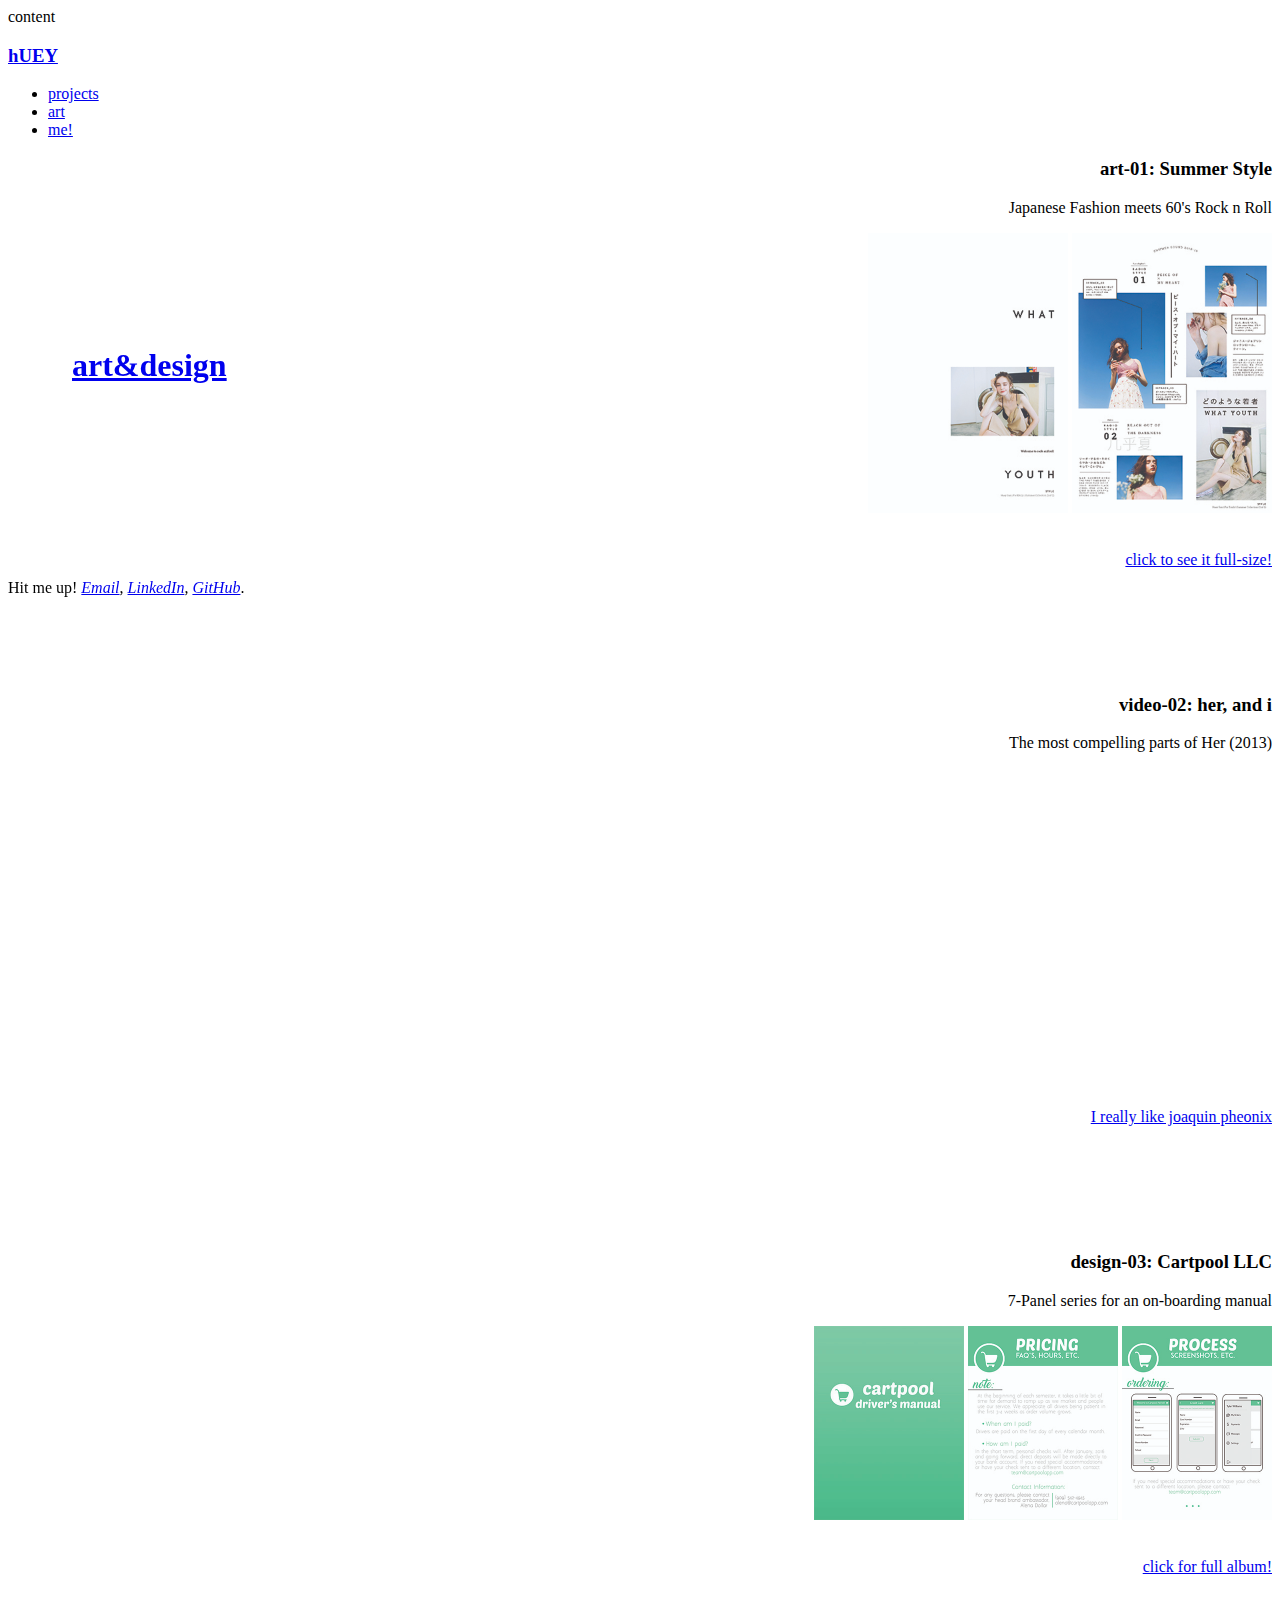
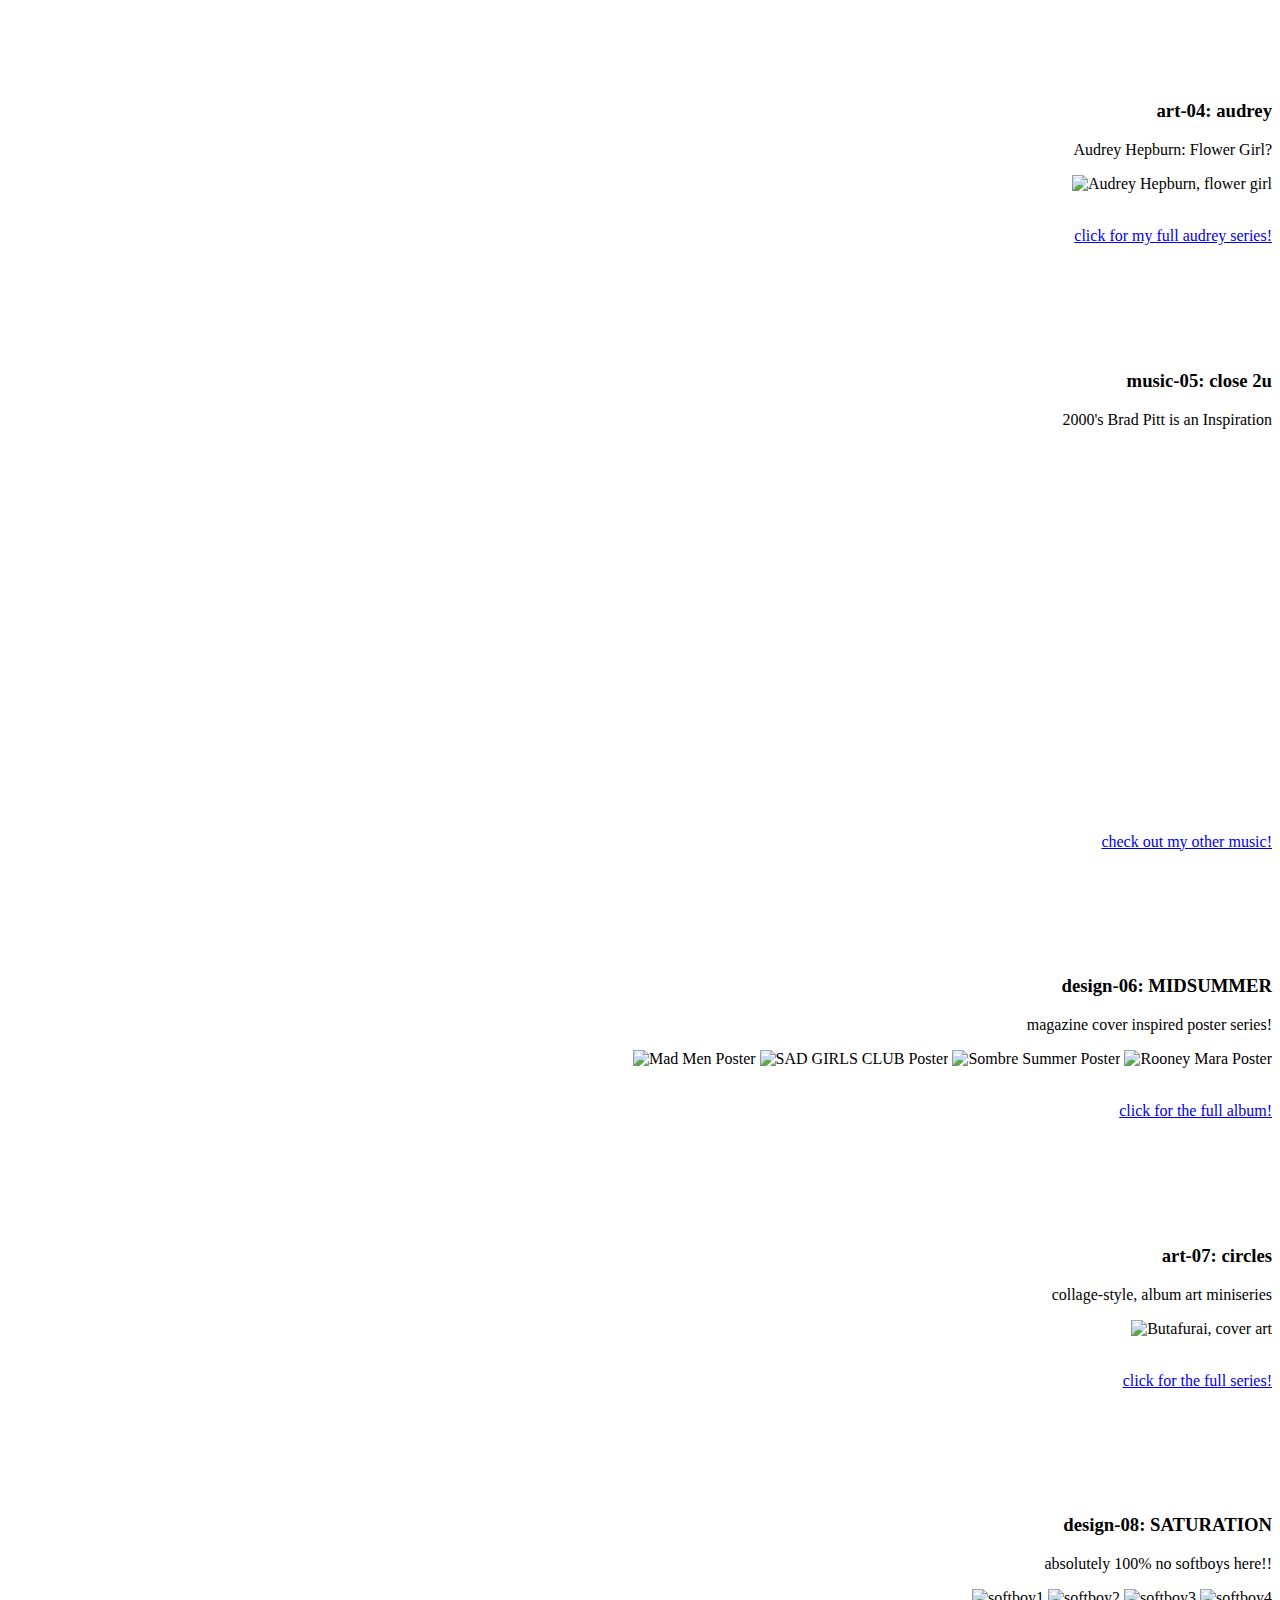
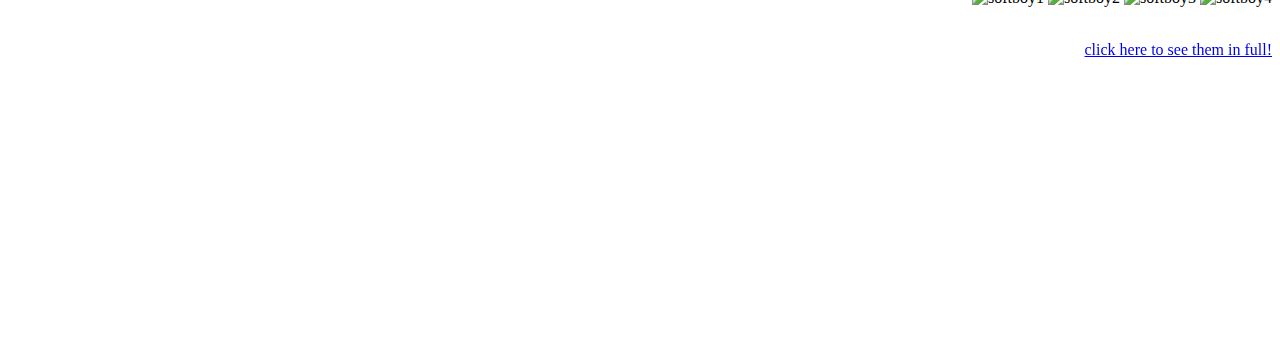
==== art/index.html @ 29a76437 "testestse" ====
<!DOCTYPE html>
<html lang="en">
  <head>
    <meta charset="utf-8">
    <meta http-equiv="X-UA-Compatible" content="IE=edge">
    <meta name="viewport" content="width=device-width, initial-scale=1">
    <!-- The above 3 meta tags *must* come first in the head; any other head content must come *after* these tags -->
    <meta name="description" content="">
    <meta name="author" content="">

    <title>huey: art & design</title>
    <link rel="shortcut icon" href="../pics/yellowicon.ico">

    <!-- Bootstrap core CSS -->
    <link href="../css/bootstrap.min.css" rel="stylesheet">
    <!-- Custom styles for this template -->
    <link href="../cover.css" rel="stylesheet">
    <link href="https://fonts.googleapis.com/css?family=Roboto+Mono|Roboto:thin,thinitalic" rel="stylesheet">

  </head>

  <body>

    <div class="site-wrapper">

      <div class="site-wrapper-inner">

        <div class="cover-container">content

          <div class="masthead clearfix">
            <div class="inner">
              <h3 class="masthead-brand"><a href="../index.html">hUEY</a></h3>
              <nav>
                <ul class="nav masthead-nav">
                  <li> <a href="../projects/index.html">projects</a> </li>
                  <li class="active"> <a href="index.html">art</a> </li>
                  <li> <a href="../me/index.html">me!</a> </li>
                </ul>
              </nav>
            </div>
          </div>

          <div class="inner cover  verticalcenter">
              <div class="col-md-4">
		<span class ="yellow dot"></span>
                <h1 class="cover-heading" style="margin-left: 2em;position: fixed; bottom: 55vh;"><a href="index.html">art&design</a></h1>
              </div>


              <div class="col-md-8" style="height: 45vh" align="right">

		    <h3> art-01: Summer Style</h3>
		    <p class="tagline"> Japanese Fashion meets 60's Rock n Roll
		    </p>
		      <img class="imageseries" src="../pics/summerStyle1.jpg" alt="Summer Style Spread 1" style="width:200px;">
		      <img  class="imageseries" src="../pics/summerStyle2.jpg" alt="Summer Style Spread 2" style="width:200px;">
                    <div class="content"><br>
                      <p class="linkdesc"> <a href="https://imgur.com/a/jQNu0T2"> click to see it full-size! </a> </p>
                    </div>
                    <br><br><br><br><br>
	


		    <h3> video-02: her, and i</h3>
		    <p class="tagline"> The most compelling parts of Her (2013)
		    </p>
                      <iframe src="https://player.vimeo.com/video/284876435" width="540" height="320" frameborder="0" webkitallowfullscreen mozallowfullscreen allowfullscreen></iframe>
                    <div class="content">
                      <p class="linkdesc"> <a href="https://m.media-amazon.com/images/M/MV5BNzAzNjg5MDE3N15BMl5BanBnXkFtZTcwMjIxNzU0OA@@._V1_.jpg"> I really like joaquin pheonix </a> </p>
                    </div>
                    <br><br><br><br><br>



                    <h3> design-03: Cartpool LLC</h3>
		    <p class="tagline"> 7-Panel series for an on-boarding manual
		    </p>
		      <img class="imageseries" src="../pics/cartpool1.jpg" alt="cartpool cover" style="width:150px;">
		      <img  class="imageseries" src="../pics/cartpool2.jpg" alt="cartpool page 1" style="width:150px;">
		      <img class="imageseries" src="../pics/cartpool3.jpg" alt="cartpool page 2" style="width:150px;">
                    <div class="content"><br>
                      <p class="linkdesc"> <a href="https://imgur.com/a/c100rNQ"> click for full album! </a> </p>
                    </div>
		    <br><br><br><br><br>



		    <h3> art-04: audrey</h3>
		    <p class="tagline"> Audrey Hepburn: Flower Girl?
		    </p>
		      <img class="imageseries" src="../pics/audrey.jpg" alt="Audrey Hepburn, flower girl" style="width:500px;">
                    <div class="content"><br>
                      <p class="linkdesc"> <a href="https://imgur.com/a/8XzV9zr"> click for my full audrey series! </a> </p>
                    </div>
                    <br><br><br><br><br>



		    <h3> music-05: close 2u</h3>
		    <p class="tagline"> 2000's Brad Pitt is an Inspiration
		    </p>
                      <iframe width="55%" height="350" scrolling="no" frameborder="no" allow="autoplay" src="https://w.soundcloud.com/player/?url=https%3A//api.soundcloud.com/tracks/470136045&color=%23ff5500&auto_play=false&hide_related=false&show_comments=true&show_user=true&show_reposts=false&show_teaser=true&visual=true"></iframe>
                    <div class="content"><br>
                      <p class="linkdesc"> <a href="http://www.soundcloud.com/hueywastaken"> check out my other music! </a> </p>
                    </div>
                    <br><br><br><br><br>



                    <h3> design-06: MIDSUMMER</h3>
		    <p class="tagline"> magazine cover inspired poster series!
		    </p>
		      <img class="imageseries" src="../pics/madmen.jpg" alt="Mad Men Poster" style="width:120px;">
		      <img  class="imageseries" src="../pics/sadgirlsclub.jpg" alt="SAD GIRLS CLUB Poster" style="width:120px;">
		      <img class="imageseries" src="../pics/anti.jpg" alt="Sombre Summer Poster" style="width:120px;">
		      <img class="imageseries" src="../pics/ROONEYM.jpg" alt="Rooney Mara Poster" style="width:120px;">
                    <div class="content"><br>
                      <p class="linkdesc"> <a href="https://imgur.com/a/Q97IOt5"> click for the full album! </a> </p>
                    </div>
		    <br><br><br><br><br>



		    <h3> art-07: circles</h3>
		    <p class="tagline"> collage-style, album art miniseries
		    </p>
		      <img class="imageseries" src="../pics/butterflydreams.jpg" alt="Butafurai, cover art" style="width:450px;">
                    <div class="content"><br>
                      <p class="linkdesc"> <a href="https://imgur.com/a/FbXPOH0"> click for the full series! </a> </p>
                    </div>
                    <br><br><br><br><br>




                    <h3> design-08: SATURATION</h3>
		    <p class="tagline"> absolutely 100% no softboys here!!
		    </p>
		      <img class="imageseries" src="../pics/softboy.jpg" alt="softboy1" style="width:120px;">
		      <img  class="imageseries" src="../pics/softboy2.jpg" alt="softboy2" style="width:120px;">
		      <img class="imageseries" src="../pics/softboy3.jpg" alt="softboy3" style="width:120px;">
		      <img class="imageseries" src="../pics/softboy4.jpg" alt="softboy4" style="width:120px;">
                    <div class="content"><br>
                      <p class="linkdesc"> <a href="https://imgur.com/a/qb1UZDe"> click here to see them in full! </a> </p>
                    </div>
		    <br><br><br><br><br>


		
                    <div style="padding-bottom: 5cm"></div>

              </div>
            
          </div>

                

         

          <div class="mastfoot">
            <div class="inner">
              <p>Hit me up! <a href="mailto:hssa2016@pomona.edu"><em>Email</em></a>, <a href="https://www.linkedin.com/"><em>LinkedIn</em></a>, <a href="https://github.com/itshuey"><em>GitHub</em></a>. </p>
            </div>
          </div>

        </div>

      </div>

    </div>

    <!-- Bootstrap core JavaScript
    ================================================== -->
    <!-- Placed at the end of the document so the pages load faster -->
    <script src="https://ajax.googleapis.com/ajax/libs/jquery/1.12.4/jquery.min.js"></script>
    <script>window.jQuery || document.write('<script src="../../assets/js/vendor/jquery.min.js"><\/script>')</script>
    <script src="../js/bootstrap.min.js"></script>
  </body>
</html>
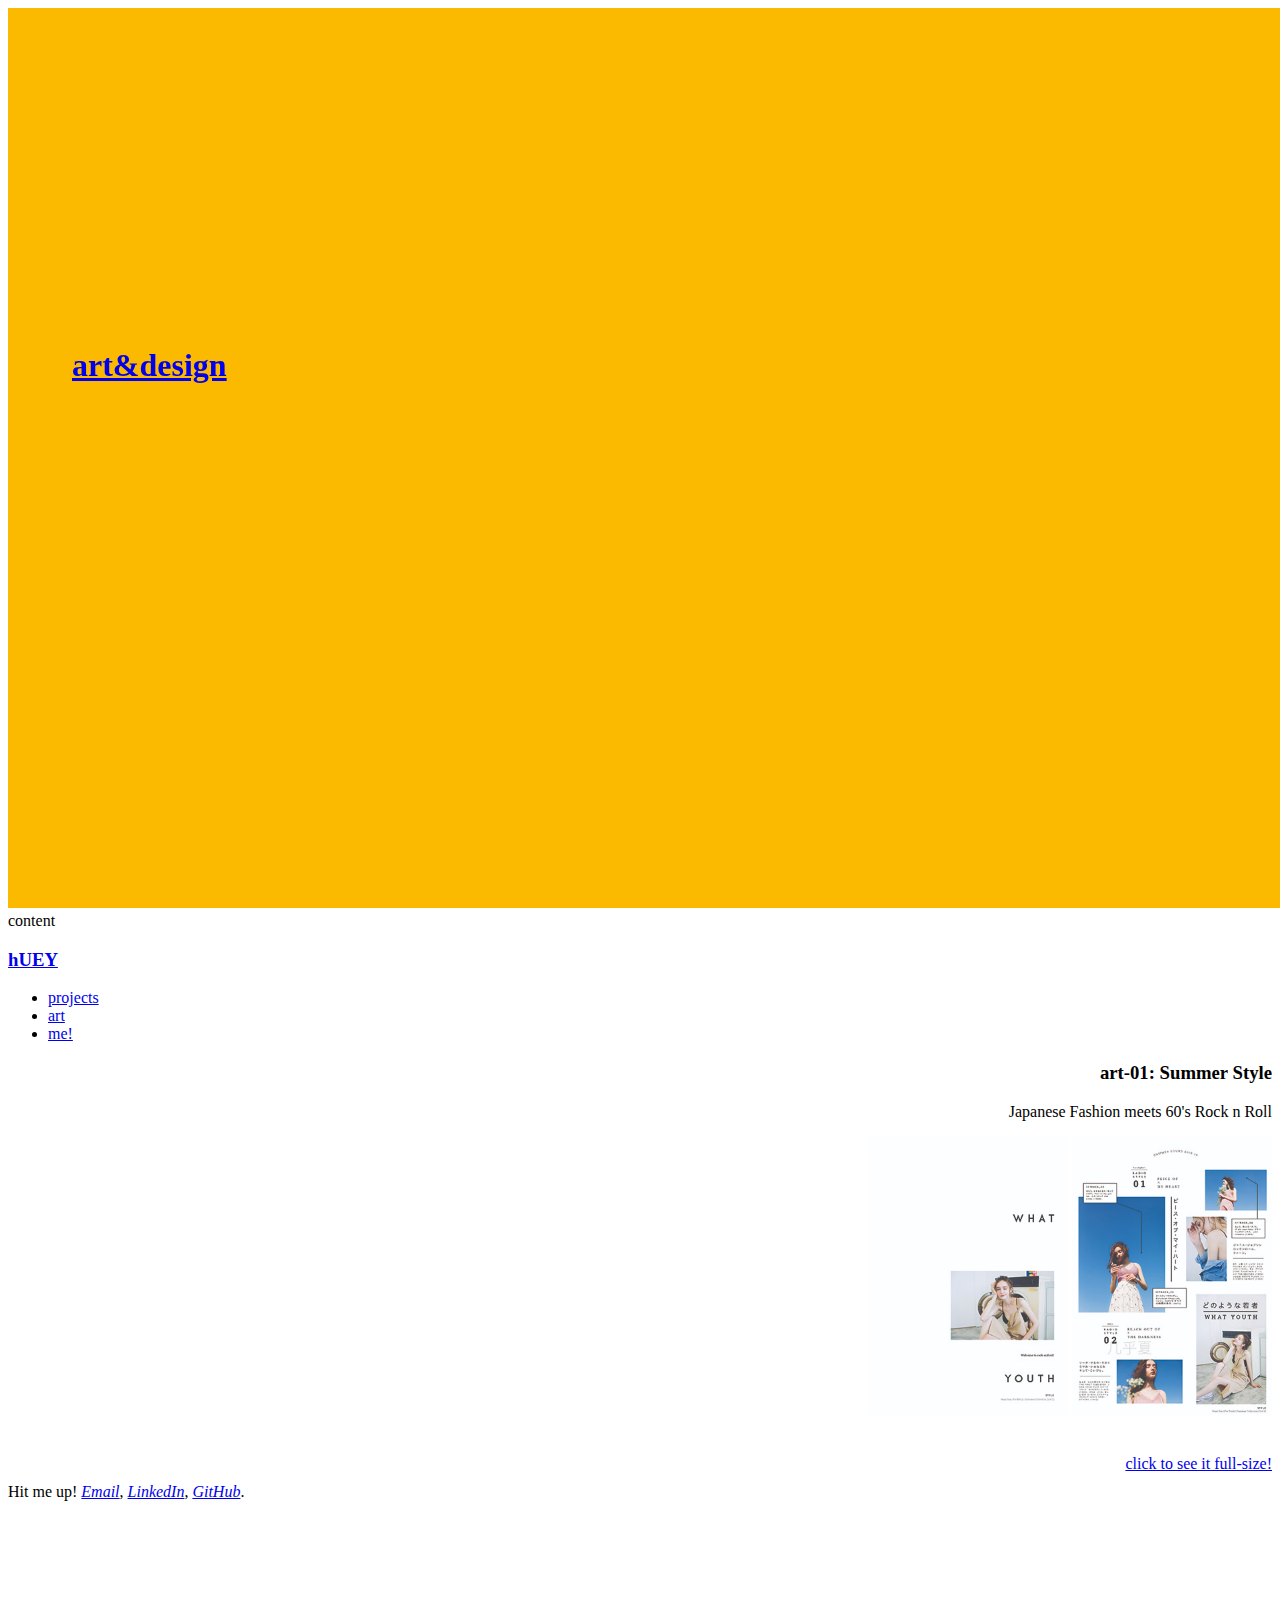
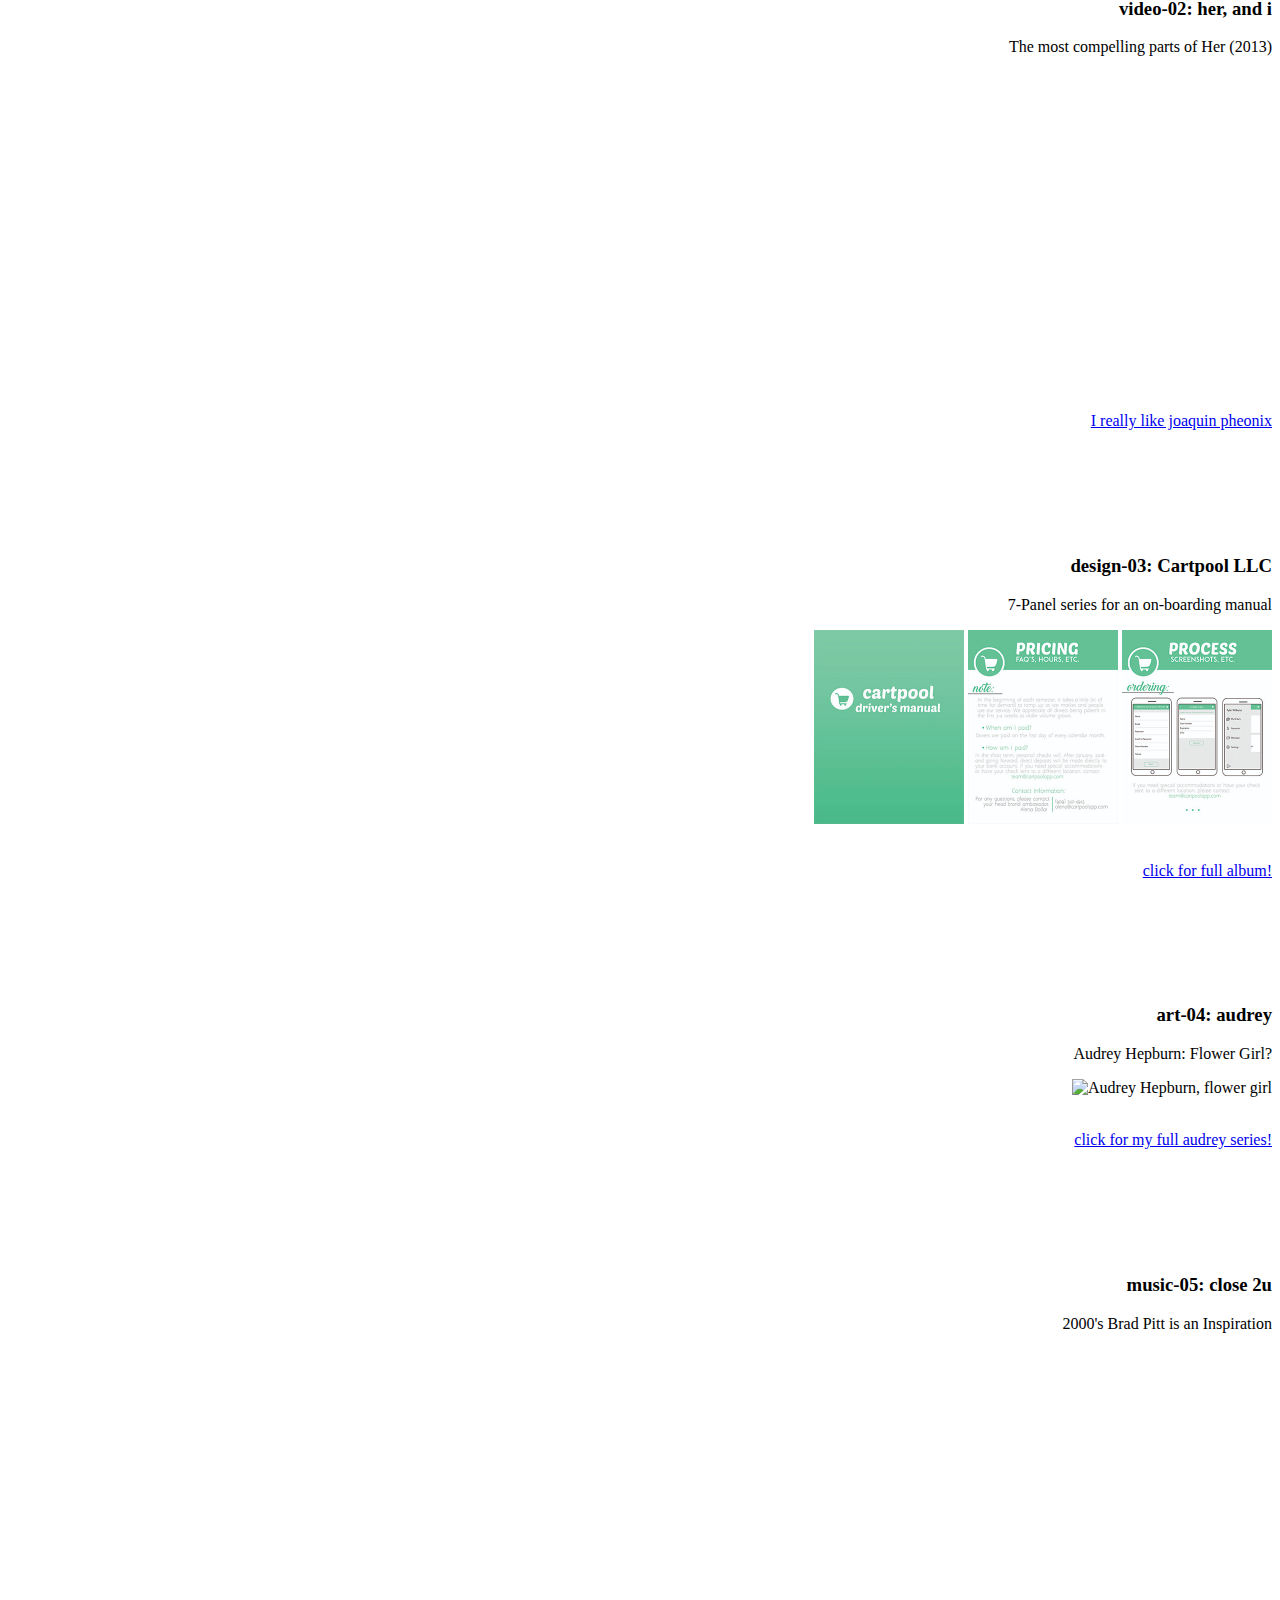
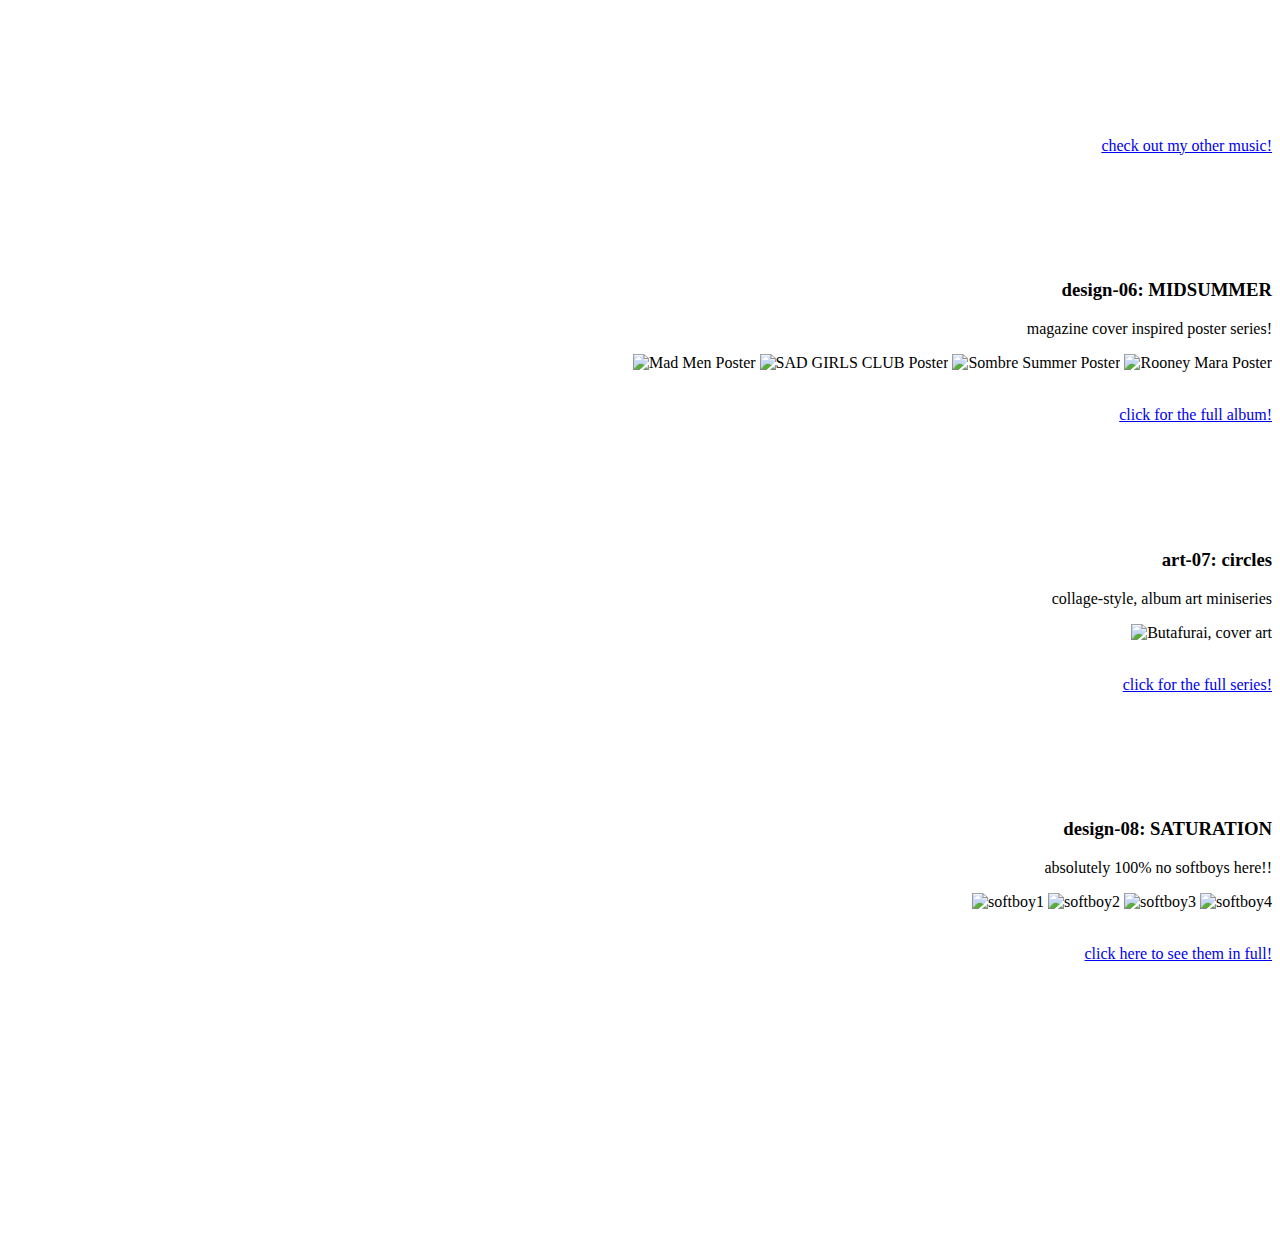
==== commit 3ebadd2e: "adding page animations" ====
--- a/art/index.html
+++ b/art/index.html
@@ -18,7 +18,7 @@
     <link href="https://fonts.googleapis.com/css?family=Roboto+Mono|Roboto:thin,thinitalic" rel="stylesheet">
 
   </head>
-
+  <canvas style="position:relative;"></canvas>
   <body>
 
     <div class="site-wrapper">
@@ -42,7 +42,7 @@
 
           <div class="inner cover  verticalcenter">
               <div class="col-md-4">
-		<span class ="yellow dot"></span>
+		<span id = "top" class ="yellow dot"></span>
                 <h1 class="cover-heading" style="margin-left: 2em;position: fixed; bottom: 55vh;"><a href="index.html">art&design</a></h1>
               </div>
 
@@ -173,6 +173,7 @@
     ================================================== -->
     <!-- Placed at the end of the document so the pages load faster -->
     <script src="https://ajax.googleapis.com/ajax/libs/jquery/1.12.4/jquery.min.js"></script>
+    <script src="main.js"></script>
     <script>window.jQuery || document.write('<script src="../../assets/js/vendor/jquery.min.js"><\/script>')</script>
     <script src="../js/bootstrap.min.js"></script>
   </body>
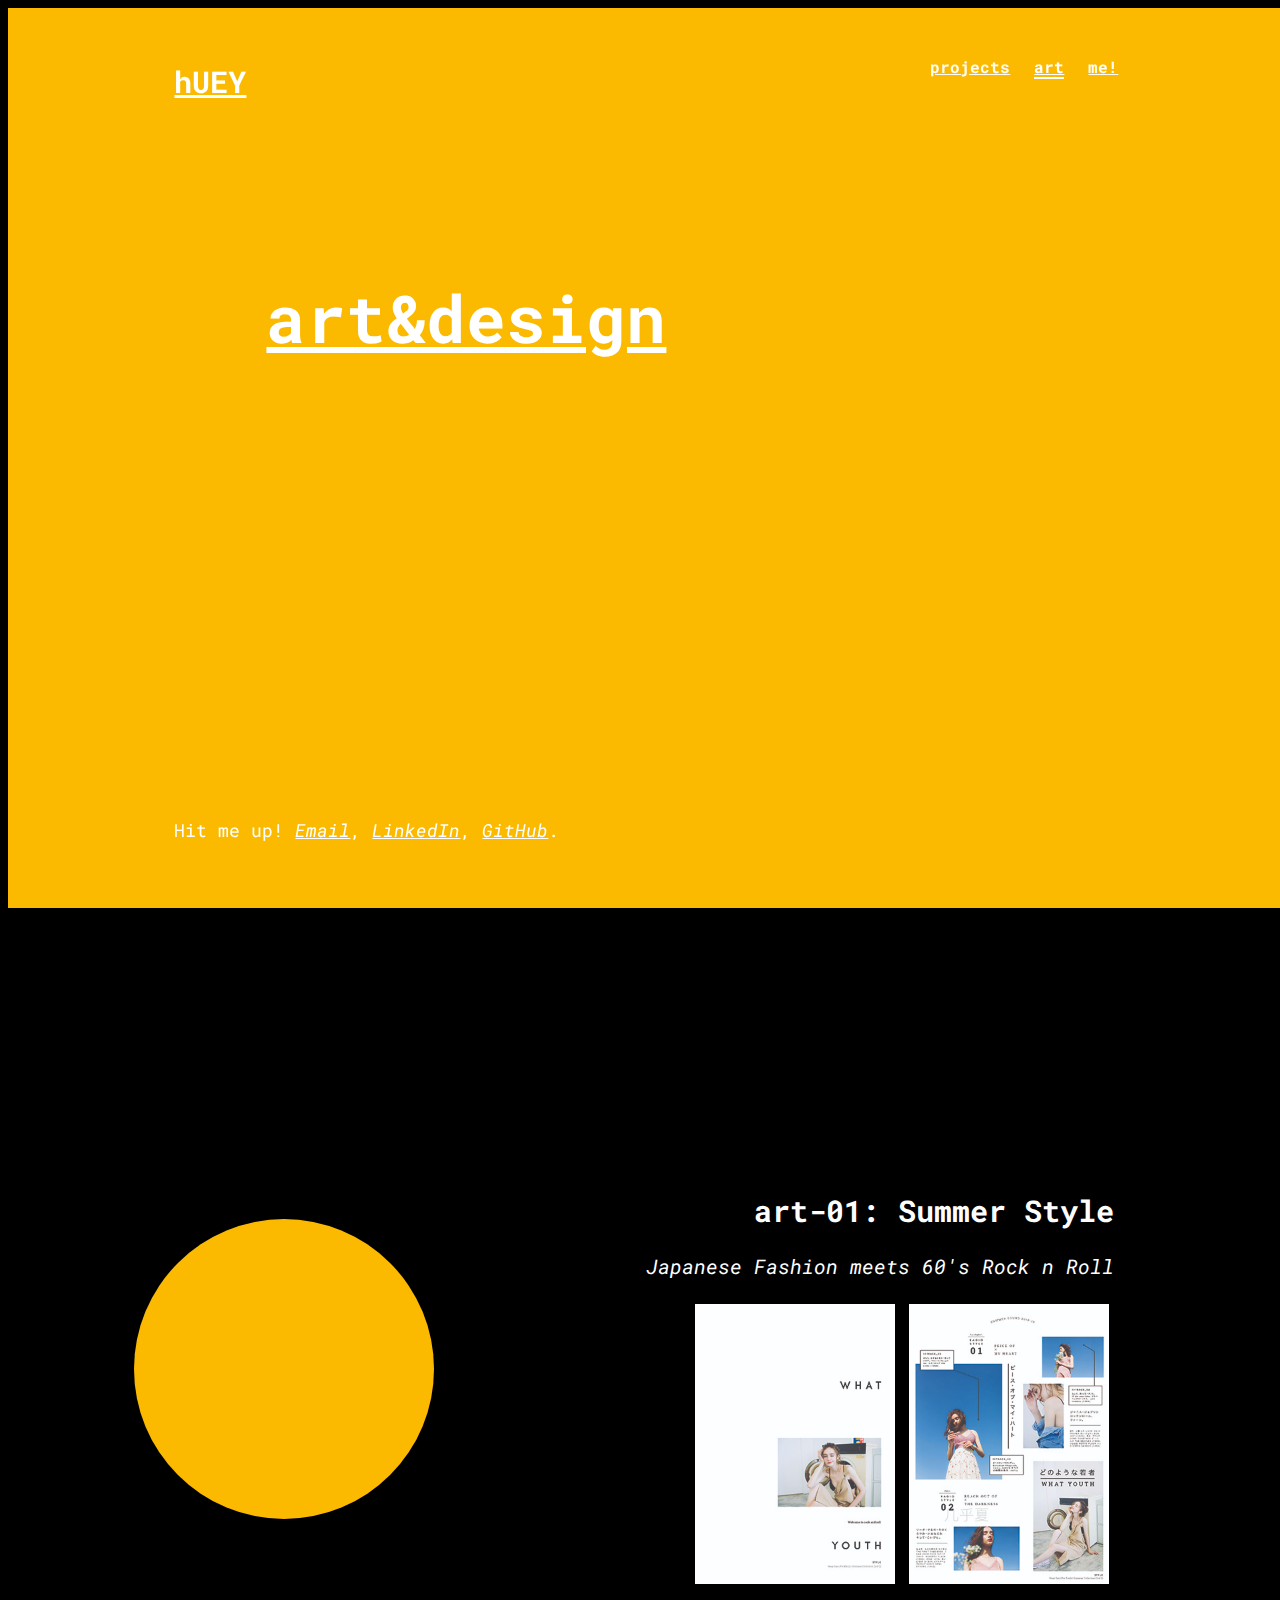
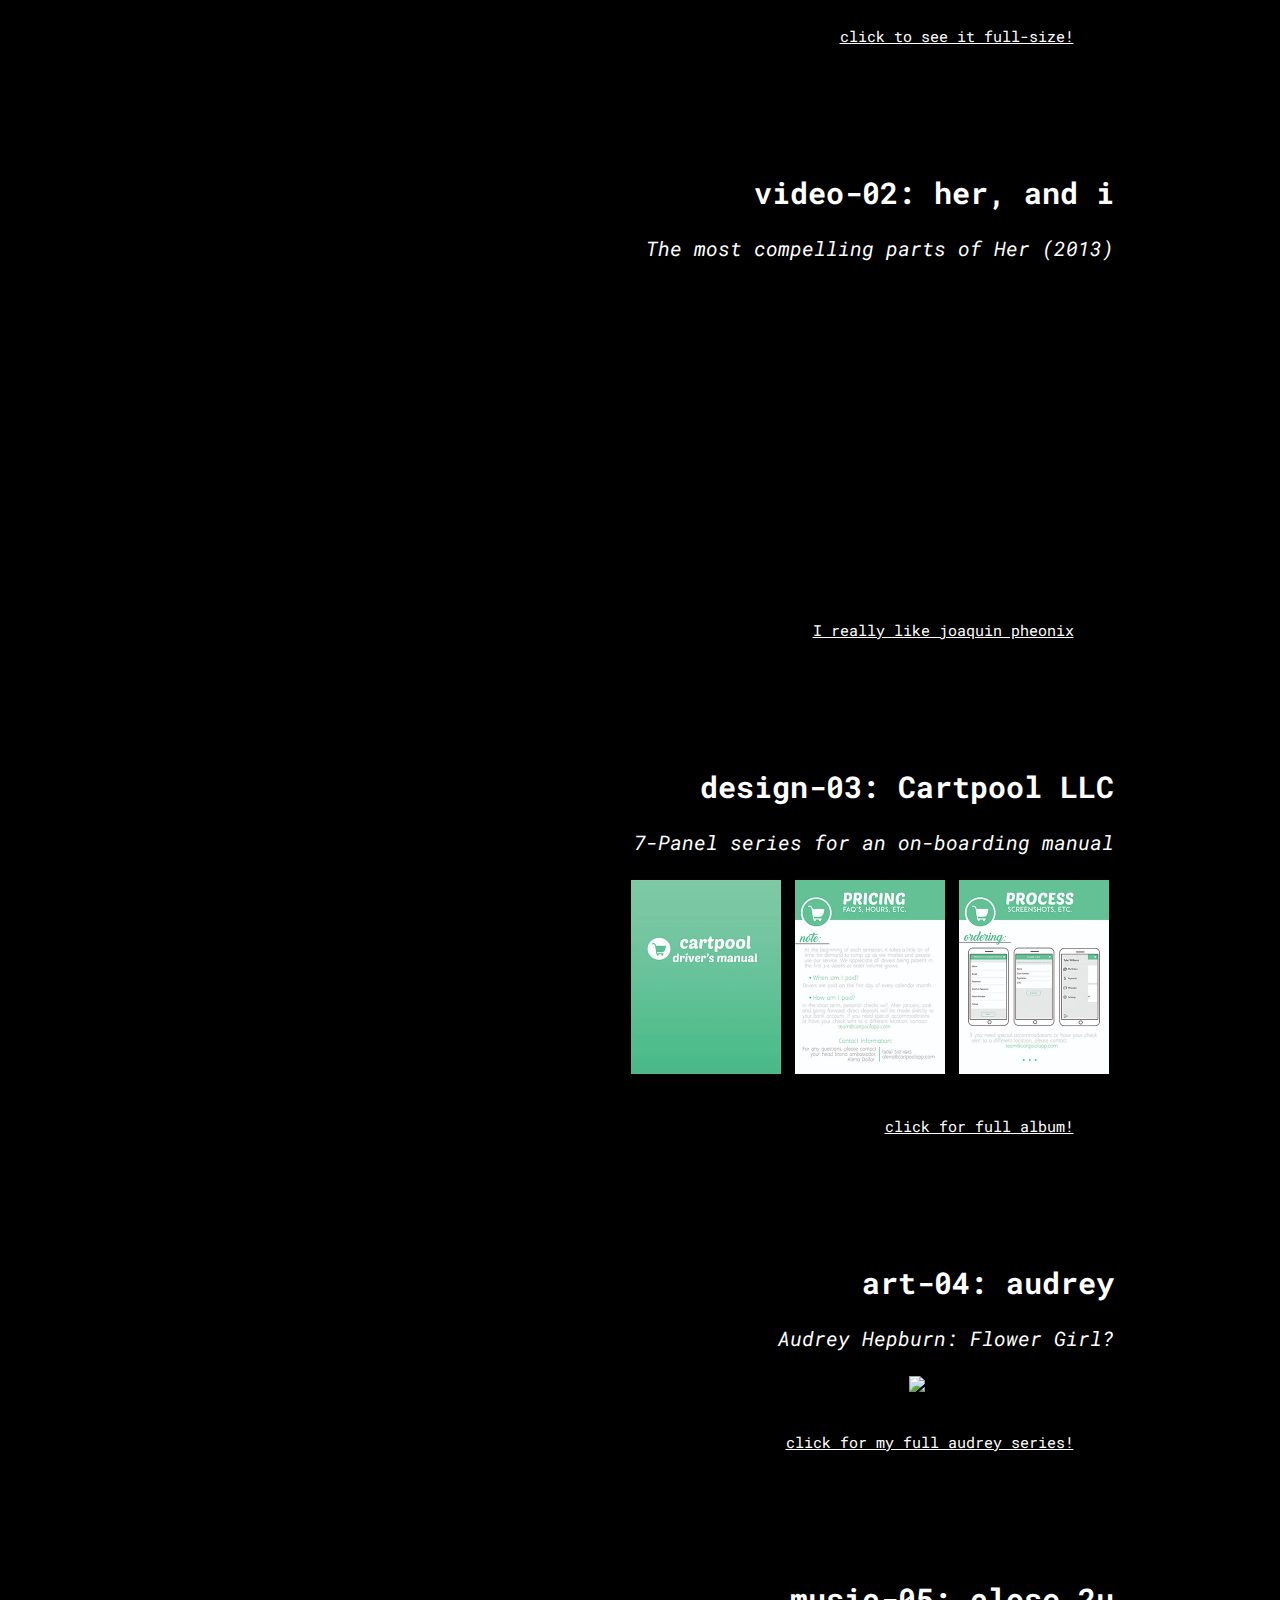
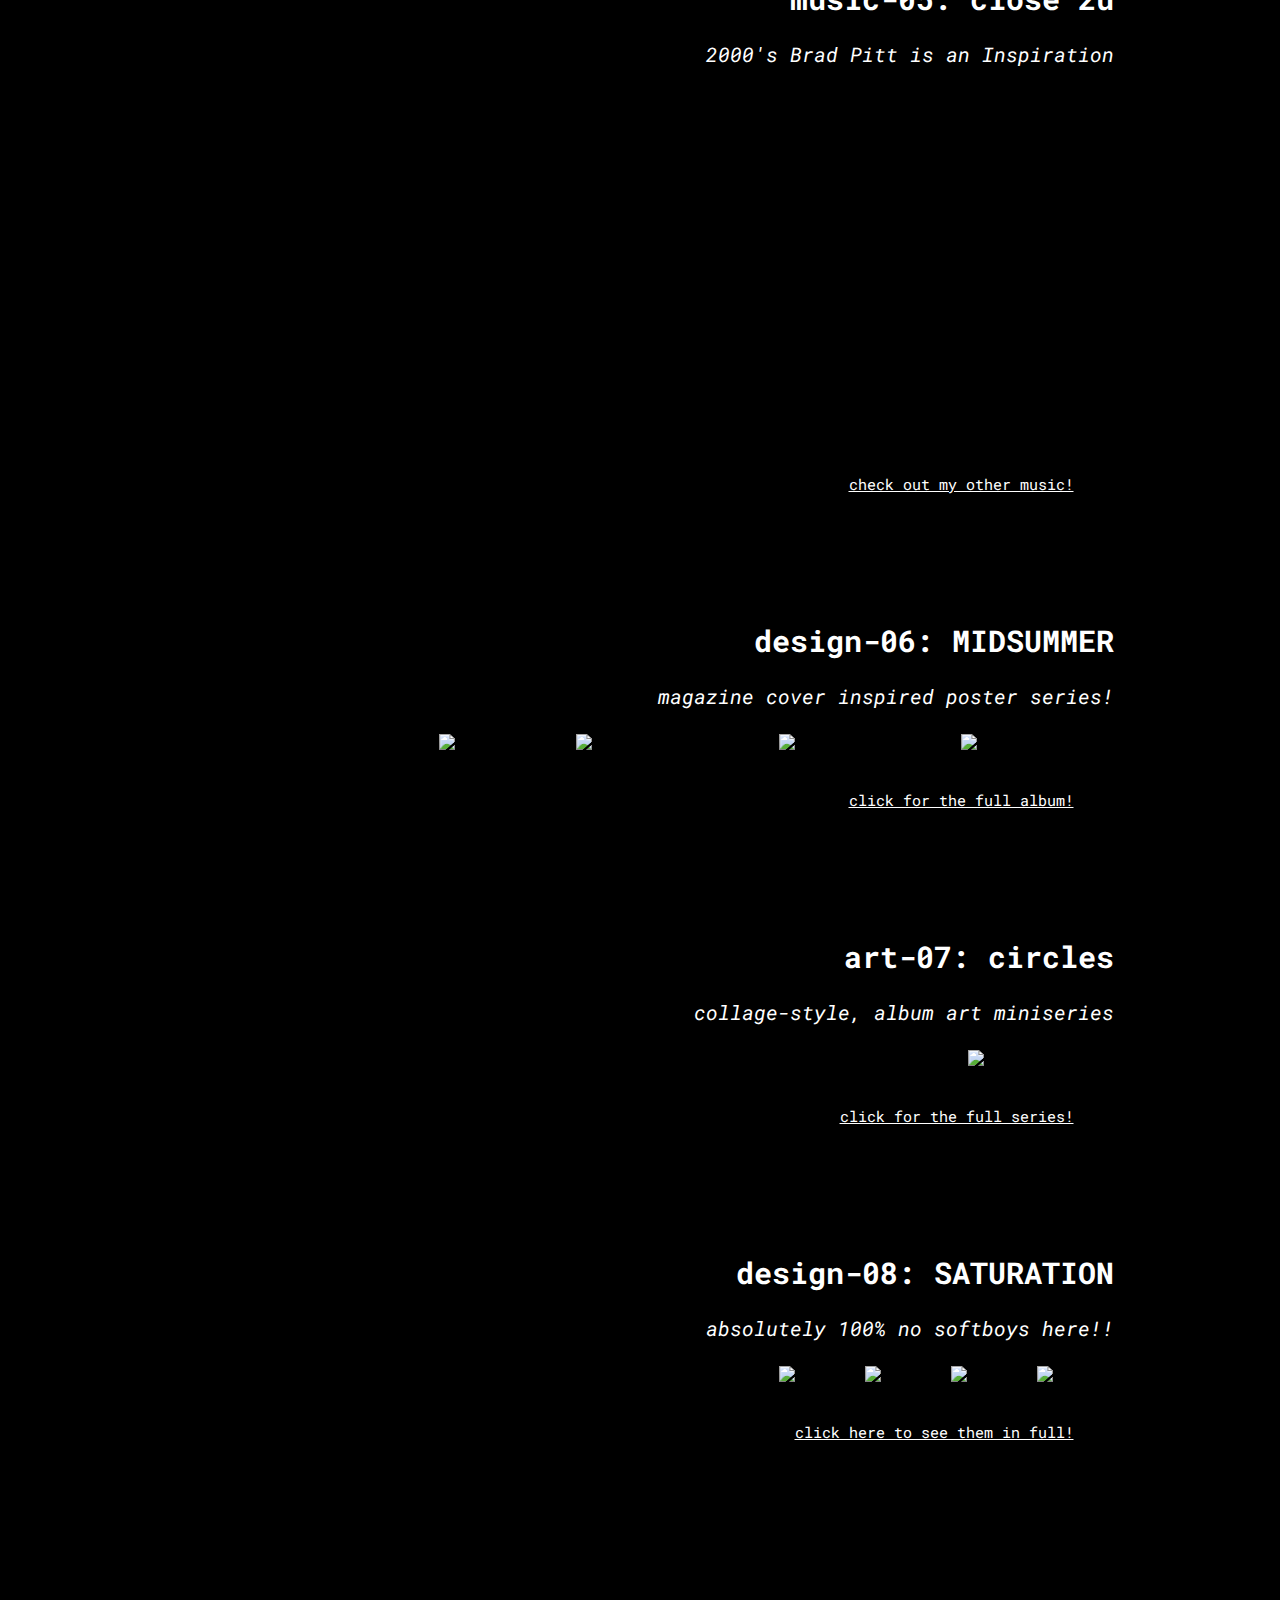
==== commit 219ace80: "General formatting update for all index.html files" ====
--- a/art/index.html
+++ b/art/index.html
@@ -4,21 +4,26 @@
     <meta charset="utf-8">
     <meta http-equiv="X-UA-Compatible" content="IE=edge">
     <meta name="viewport" content="width=device-width, initial-scale=1">
-    <!-- The above 3 meta tags *must* come first in the head; any other head content must come *after* these tags -->
-    <meta name="description" content="">
-    <meta name="author" content="">
+    <!-- Do not edit above tags! -->
+
+    <meta name="description" content="My art and design projects!">
+    <meta name="author" content="Huey Sun">
 
     <title>huey: art & design</title>
     <link rel="shortcut icon" href="../pics/yellowicon.ico">
 
     <!-- Bootstrap core CSS -->
     <link href="../css/bootstrap.min.css" rel="stylesheet">
-    <!-- Custom styles for this template -->
-    <link href="../cover.css" rel="stylesheet">
+
+    <!-- My style sheet!! -->
+    <link href="../style.css" rel="stylesheet">
+
+    <!-- Google Fonts -->
     <link href="https://fonts.googleapis.com/css?family=Roboto+Mono|Roboto:thin,thinitalic" rel="stylesheet">
+  </head>
 
-  </head>
   <canvas style="position:relative;"></canvas>
+
   <body>
 
     <div class="site-wrapper">
@@ -30,6 +35,7 @@
           <div class="masthead clearfix">
             <div class="inner">
               <h3 class="masthead-brand"><a href="../index.html">hUEY</a></h3>
+
               <nav>
                 <ul class="nav masthead-nav">
                   <li> <a href="../projects/index.html">projects</a> </li>
@@ -37,8 +43,10 @@
                   <li> <a href="../me/index.html">me!</a> </li>
                 </ul>
               </nav>
+
             </div>
           </div>
+
 
           <div class="inner cover  verticalcenter">
               <div class="col-md-4">
@@ -132,7 +140,6 @@
 
 
 
-
                     <h3> design-08: SATURATION</h3>
 		    <p class="tagline"> absolutely 100% no softboys here!!
 		    </p>
@@ -148,19 +155,18 @@
 
 		
                     <div style="padding-bottom: 5cm"></div>
-
-              </div>
-            
+              </div>         
           </div>
 
-                
 
-         
 
           <div class="mastfoot">
             <div class="inner">
+
               <p>Hit me up! <a href="mailto:hssa2016@pomona.edu"><em>Email</em></a>, <a href="https://www.linkedin.com/"><em>LinkedIn</em></a>, <a href="https://github.com/itshuey"><em>GitHub</em></a>. </p>
+
             </div>
+
           </div>
 
         </div>
@@ -169,12 +175,13 @@
 
     </div>
 
-    <!-- Bootstrap core JavaScript
+    <!-- Bootstrap core JavaScript + my Animations
     ================================================== -->
     <!-- Placed at the end of the document so the pages load faster -->
+    <script src="main.js"></script>
     <script src="https://ajax.googleapis.com/ajax/libs/jquery/1.12.4/jquery.min.js"></script>
-    <script src="main.js"></script>
     <script>window.jQuery || document.write('<script src="../../assets/js/vendor/jquery.min.js"><\/script>')</script>
     <script src="../js/bootstrap.min.js"></script>
+
   </body>
 </html>
--- a/style.css
+++ b/style.css
@@ -0,0 +1,261 @@
+/*------------------------------------------------
+* Modified from BootStrap's 'cover' example by @mdo (https://twitter.com/mdo)
+* hUEY 08/2018
+---------------------------------------------------- */
+
+
+/*
+ * Globals
+ */
+
+/* Links */
+a,
+a:focus,
+a:hover {
+  color: #fff;
+}
+
+/* Custom default button */
+.btn-default,
+.btn-default:hover,
+.btn-default:focus {
+  color: #333;
+  text-shadow: none; /* Prevent inheritance from `body` */
+  background-color: #000;
+  border: 1px solid #000;
+}
+
+/*
+ * Base structure
+ */
+
+html,
+body {
+  height: 100%;
+  background-color: #000;
+}
+body {
+  color: #000;
+  text-align: left;
+  /* commented out shadows
+  text-shadow: 0 1px 3px rgba(0,0,0,.5);
+  */
+}
+
+/* Extra markup and styles for table-esque vertical and horizontal centering */
+.site-wrapper {
+  display: table;
+  width: 100%;
+  height: 100%; /* For at least Firefox */
+  min-height: 100%;
+}
+.site-wrapper-inner {
+  display: table-cell;
+  vertical-align: top;
+}
+.cover-container {
+  margin-right: auto;
+  margin-left: auto;
+}
+
+/* Padding for spacing */
+.inner {
+  padding: 40px;
+}
+
+.verticalcenter{
+  min-height: 100%;  /* Fallback for browsers do NOT support vh unit */
+  min-height: 80vh; /* These two lines are counted as one :-) */
+  display: flex;
+  align-items: center;
+}
+
+.babydot {
+  height: 48px;
+  width: 48px;
+  border-radius: 50%;
+  display: inline-block;
+}
+
+.dot {
+  height: 300px;
+  width: 300px;
+  border-radius: 50%;
+  display: inline-block;
+}
+
+.red {
+  background-color: #fc2c28;
+}
+
+.yellow {
+  background-color: #fbba00;
+}
+
+.brown {
+  background-color: #5f4b39;
+}
+
+.green {
+  background-color: #007639;
+}
+
+.aboutSmall{
+  font-size: 14px;
+}
+.aboutBig {
+  font-size: 66px;
+}
+
+
+h1 {
+    font-family: 'Roboto Mono', monospace;
+    font-size:66px;
+    color:#fff;
+}
+
+h2, h3, h4, h5, h6, p {
+    font-family: 'Roboto Mono', monospace;
+    font-size:18px;
+    color:#fff;
+}
+
+h3 {
+    font-size:30px;
+    line-height: 0.8;
+}
+
+.description{
+    font-family: 'Roboto', sans-serif;
+    font-size: 14px;
+    font-style: thinitalic;
+    font-style: italic;
+    letter-spacing: 1px;
+
+}
+
+.tagline{
+    font-size: 20px;
+    font-style: italic;
+
+}
+
+.imageseries{
+    padding: 5px;
+}
+
+.content{
+  padding: 0px 40px
+}
+
+.linkdesc{
+  font-size: 15px;
+  color:#828282;
+}
+
+.lead {
+  font-size:66px;
+}
+/*
+ * Header
+ */
+.masthead-nav{
+  cursor:pointer;
+}
+
+.masthead-nav > li {
+  display: inline-block;
+}
+.masthead-nav > li + li {
+  margin-left: 20px;
+  align-items: right; f
+}
+.masthead-nav > li > a {
+  padding-right: 0;
+  padding-left: 0;
+  font-family: 'Roboto Mono', monospace;
+  font-size: 16px;
+  font-weight: bold;
+  color: #ffffff; /* IE8 proofing */
+  color: rgba(255,255,255,.95);
+  border-bottom: 2px solid transparent;
+}
+.masthead-nav > li > a:hover,
+.masthead-nav > li > a:focus {
+  text-decoration: none;
+  background-color: transparent;
+  border-bottom-color: #fff;
+}
+.masthead-nav > .active > a,
+.masthead-nav > .active > a:hover,
+.masthead-nav > .active > a:focus {
+  color: #fff;
+  font-weight: bold;
+  border-bottom-color: #fff;
+}
+
+@media (min-width: 768px) {
+  .masthead-brand {
+    float: left;
+  }
+  .masthead-nav {
+    float: right;
+  }
+}
+
+
+/*
+ * Cover
+ */
+
+.cover {
+  padding: 0px 0px;
+}
+.cover .btn-lg {
+  padding: 10px 20px;
+}
+
+
+/*
+ * Footer
+ */
+
+.mastfoot {
+  color: #999; /* IE8 proofing */
+  color: rgba(255,255,255,.5);
+}
+
+
+/*
+ * Affix and center
+ */
+
+@media (min-width: 768px) {
+  /* Pull out the header and footer */
+  .masthead {
+    position: fixed;
+    top: 0;
+  }
+  .mastfoot {
+    position: fixed;
+    bottom: 0;
+  }
+  /* Start the vertical centering */
+  .site-wrapper-inner {
+    vertical-align: middle;
+  }
+  /* Handle the widths */
+  .masthead,
+  .mastfoot,
+  .cover-container {
+    width: 100%; /* Must be percentage or pixels for horizontal alignment */
+  }
+}
+
+@media (min-width: 992px) {
+  .masthead,
+  .mastfoot,
+  .cover-container {
+    width: 80%;
+  }
+}
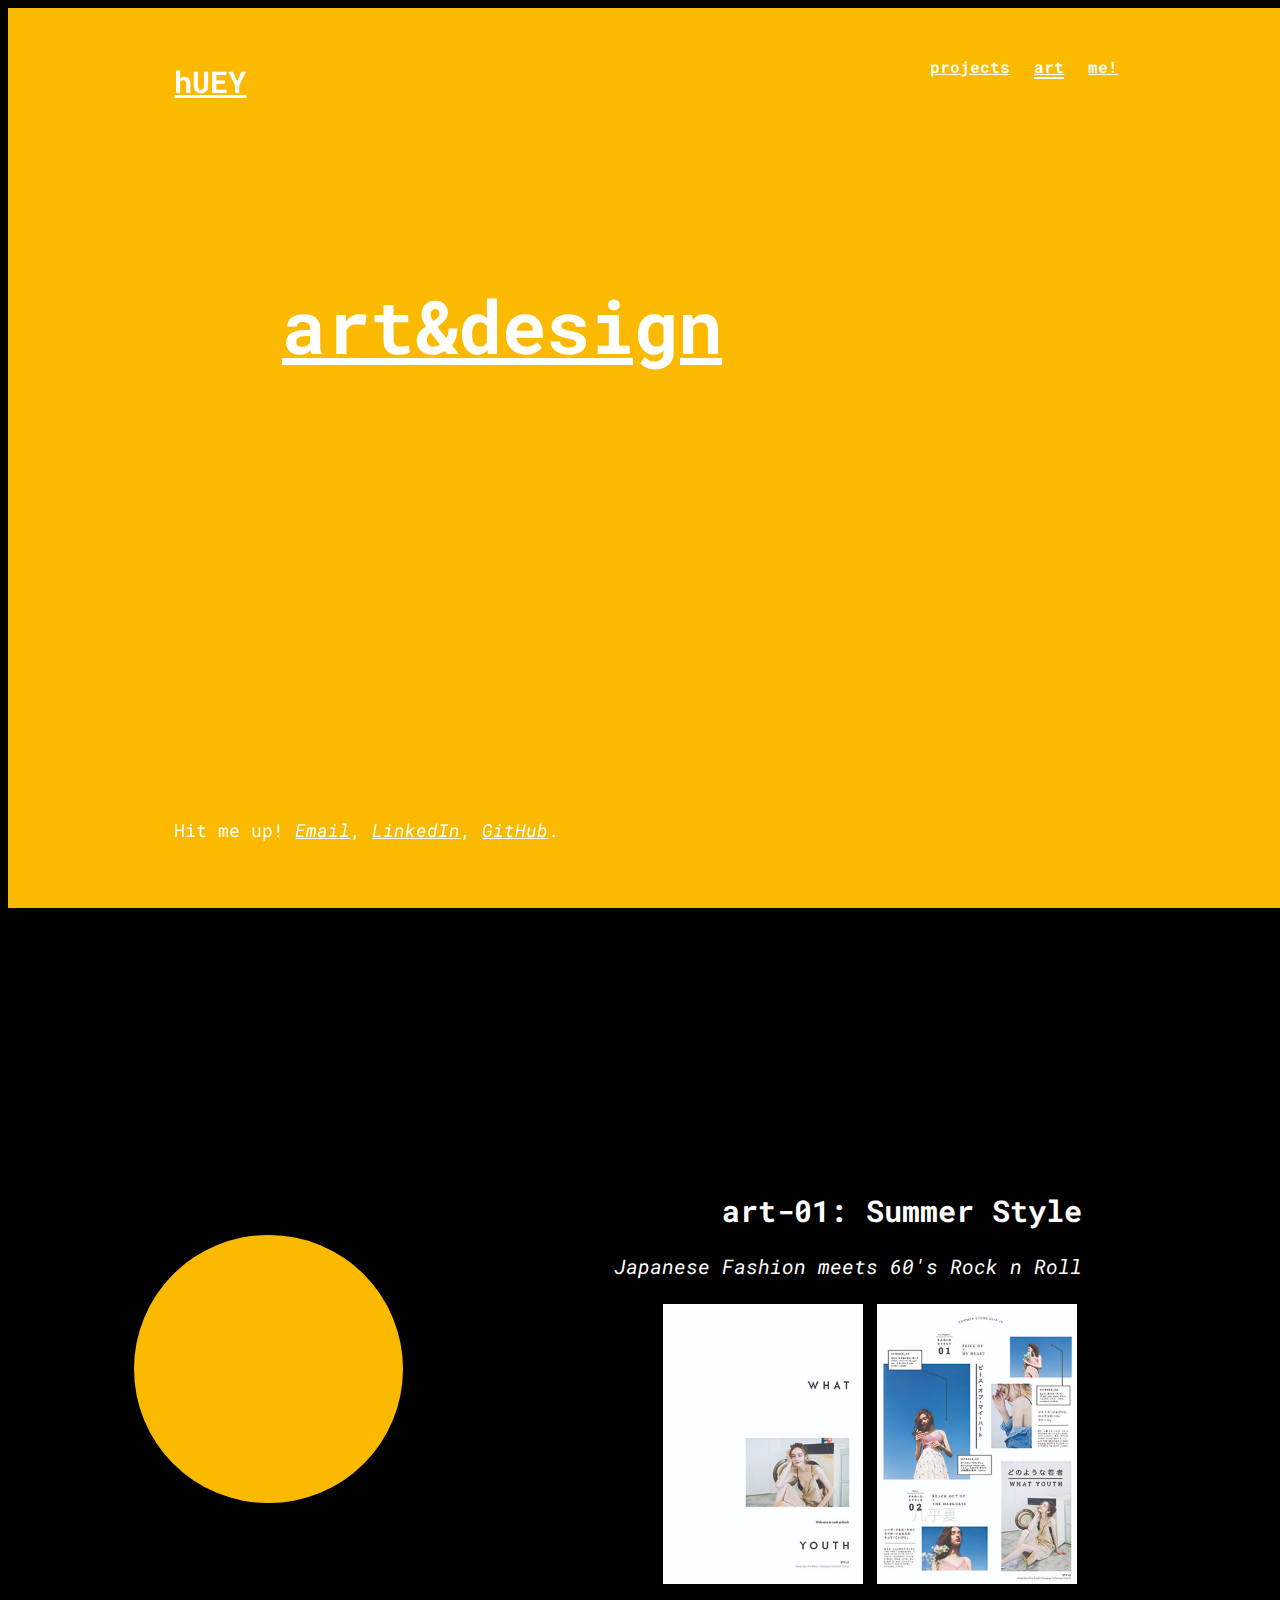
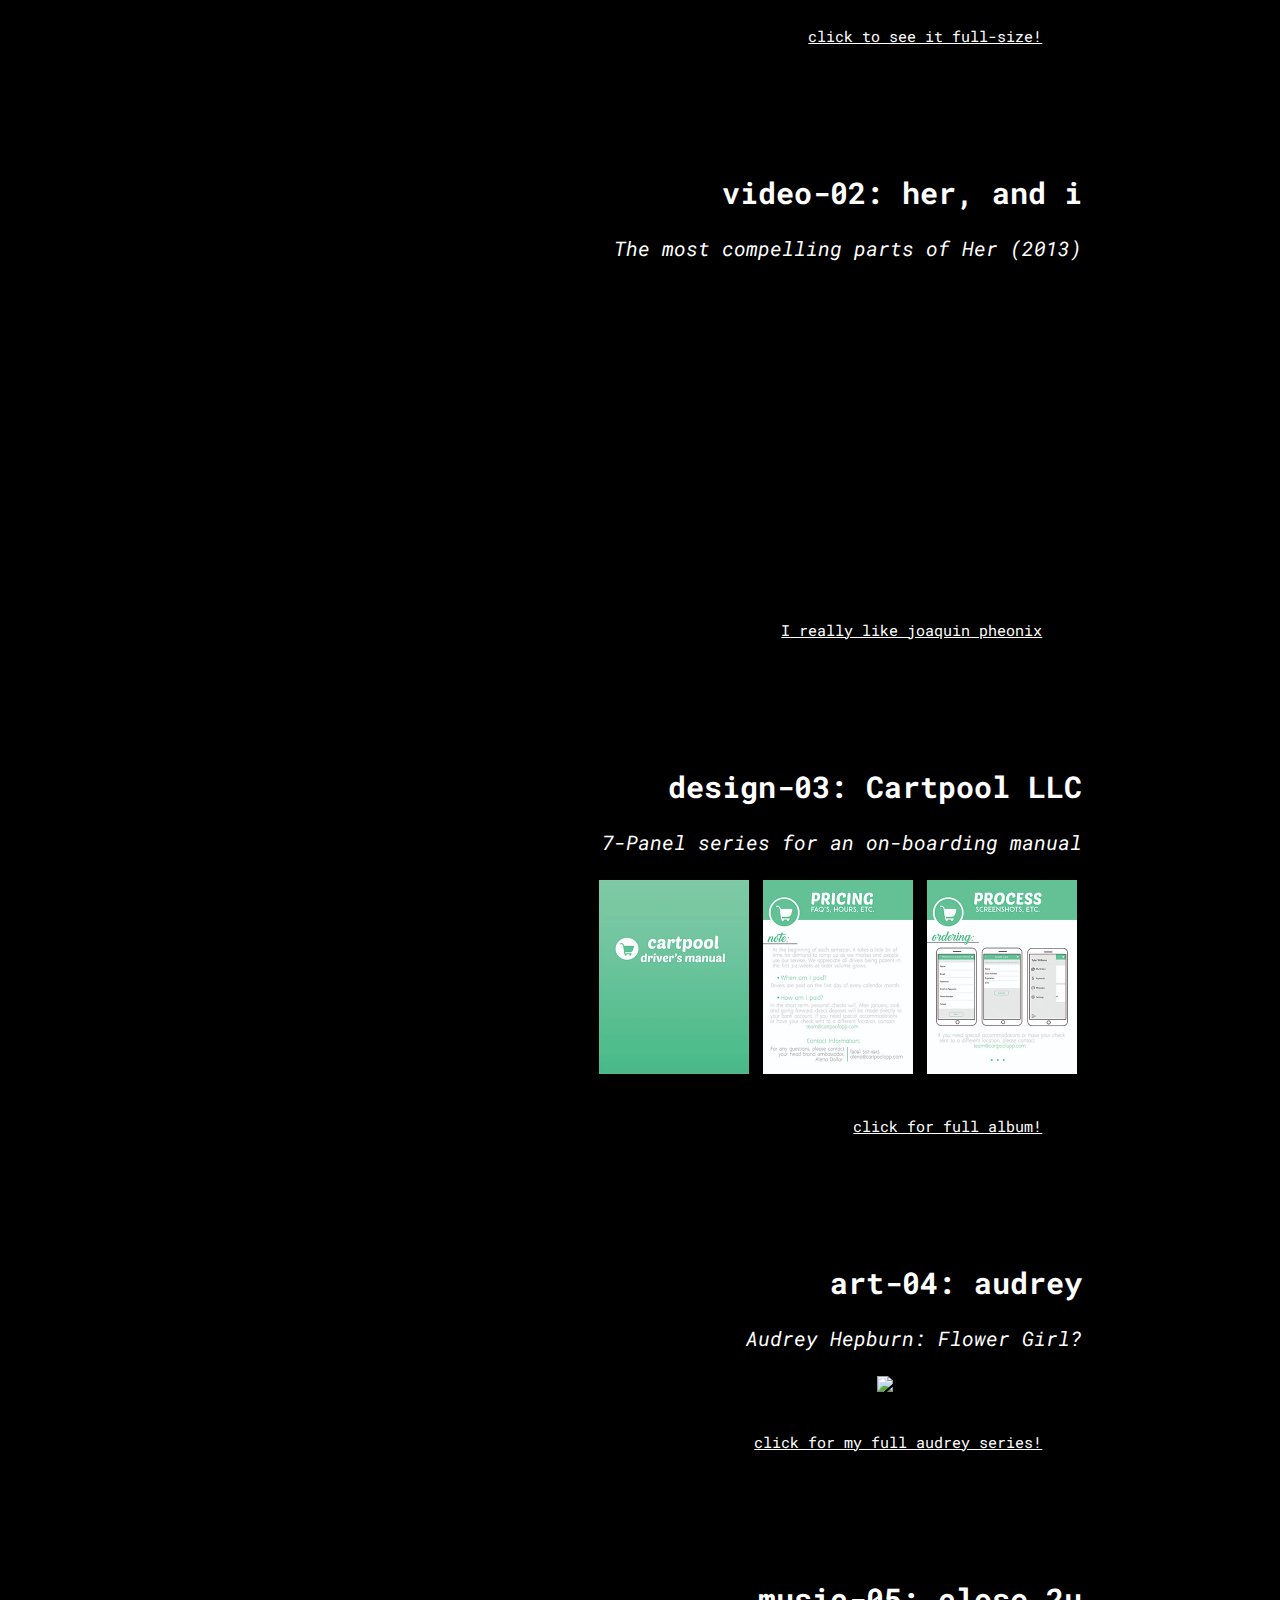
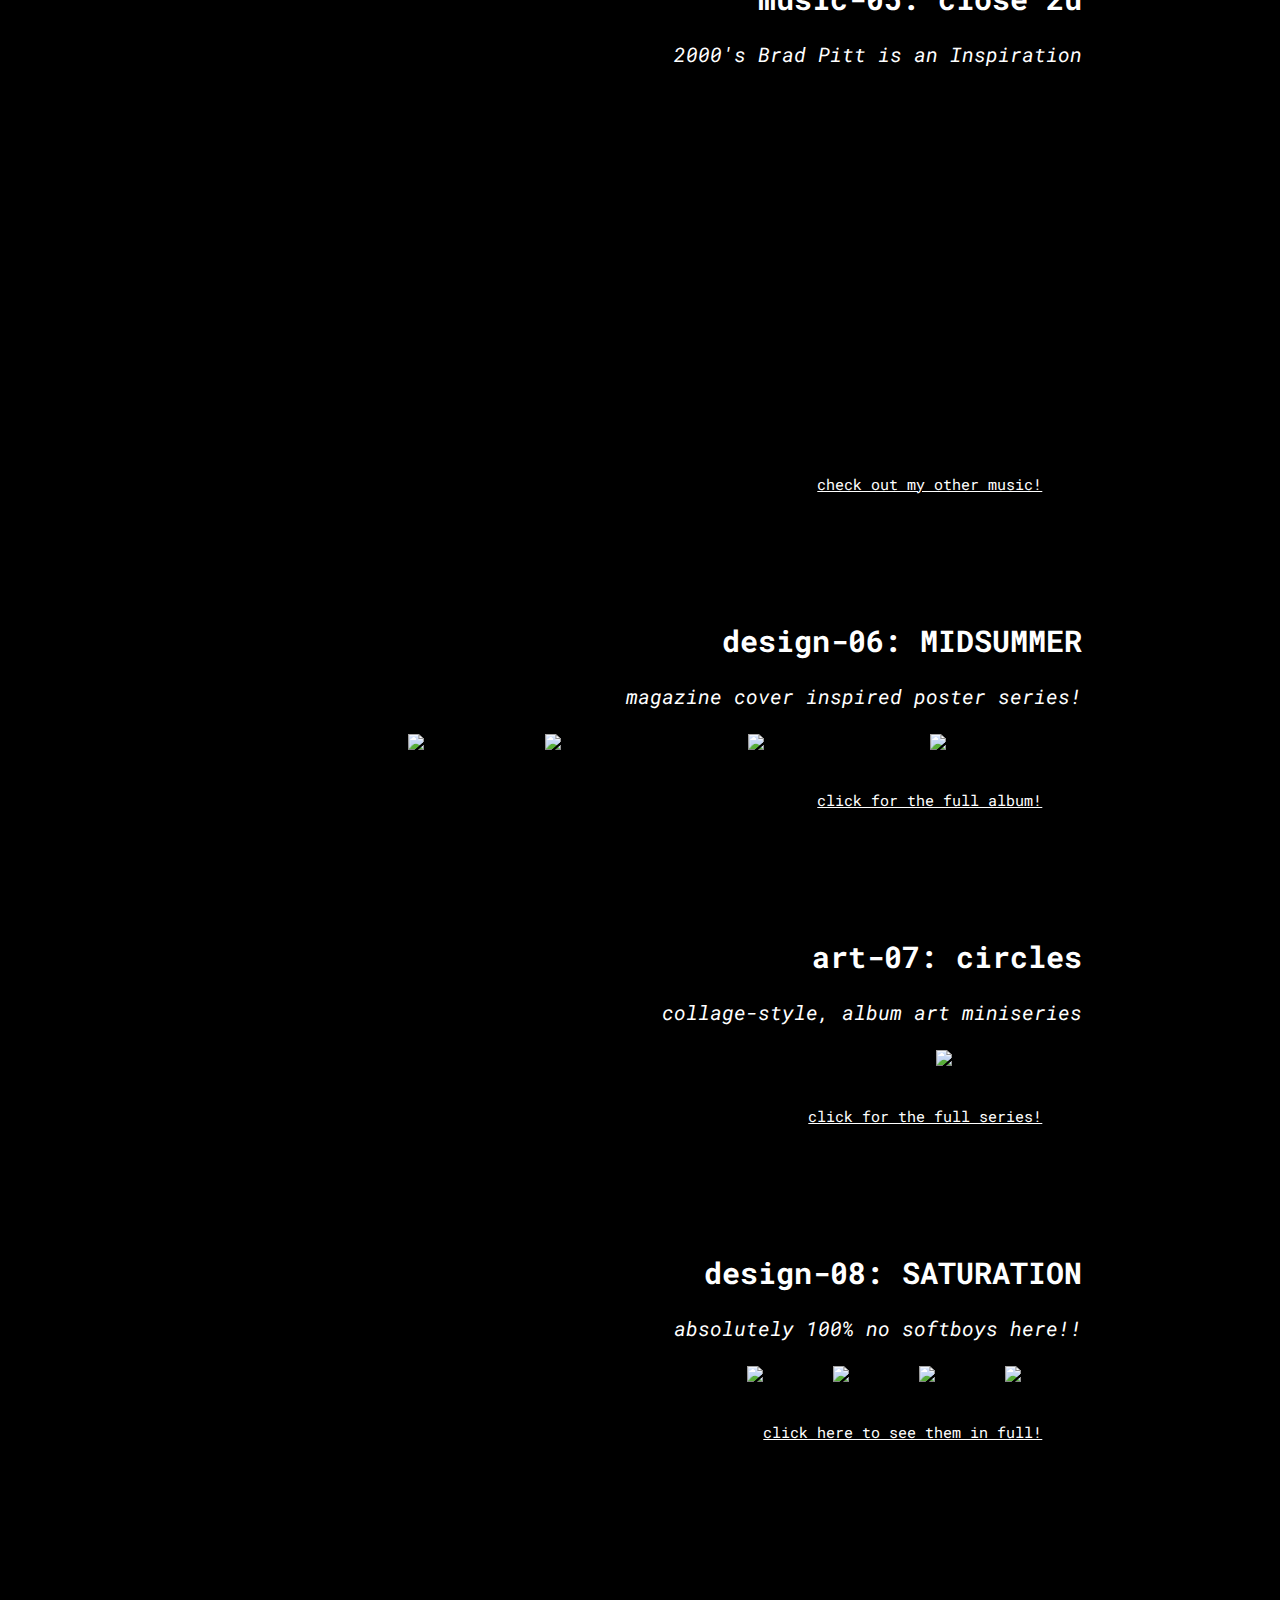
==== commit 36337b1c: "browser hotfix, adjusted scalings" ====
--- a/art/index.html
+++ b/art/index.html
@@ -22,11 +22,14 @@
     <link href="https://fonts.googleapis.com/css?family=Roboto+Mono|Roboto:thin,thinitalic" rel="stylesheet">
   </head>
 
-  <canvas style="position:relative;"></canvas>
+  <canvas id = "cover" style="position:relative;"></canvas>
 
   <body>
 
-    <div class="site-wrapper">
+    <!-- Need script to load -->
+    <script src="main.js"></script>
+
+    <div id = "top" class="site-wrapper">
 
       <div class="site-wrapper-inner">
 
@@ -51,7 +54,7 @@
           <div class="inner cover  verticalcenter">
               <div class="col-md-4">
 		<span id = "top" class ="yellow dot"></span>
-                <h1 class="cover-heading" style="margin-left: 2em;position: fixed; bottom: 55vh;"><a href="index.html">art&design</a></h1>
+                <h1 class="cover-heading" style="margin-left: 2em;position: fixed; bottom: 53vh;"><a href="#cover">art&design</a></h1>
               </div>
 
 
@@ -178,7 +181,7 @@
     <!-- Bootstrap core JavaScript + my Animations
     ================================================== -->
     <!-- Placed at the end of the document so the pages load faster -->
-    <script src="main.js"></script>
+    <script src="../js/smoothscroll.js"></script>
     <script src="https://ajax.googleapis.com/ajax/libs/jquery/1.12.4/jquery.min.js"></script>
     <script>window.jQuery || document.write('<script src="../../assets/js/vendor/jquery.min.js"><\/script>')</script>
     <script src="../js/bootstrap.min.js"></script>
--- a/style.css
+++ b/style.css
@@ -34,6 +34,7 @@
   height: 100%;
   background-color: #000;
 }
+
 body {
   color: #000;
   text-align: left;
@@ -78,6 +79,13 @@
 }
 
 .dot {
+  height: 21vw;
+  width: 21vw;
+  border-radius: 50%;
+  display: inline-block;
+}
+
+.originaldot {
   height: 300px;
   width: 300px;
   border-radius: 50%;
@@ -110,7 +118,7 @@
 
 h1 {
     font-family: 'Roboto Mono', monospace;
-    font-size:66px;
+    font-size:8.2vh;
     color:#fff;
 }
 
@@ -137,7 +145,11 @@
 .tagline{
     font-size: 20px;
     font-style: italic;
-
+}
+
+
+.col-md-4{
+    outline: 1px solid black;
 }
 
 .imageseries{
@@ -156,6 +168,7 @@
 .lead {
   font-size:66px;
 }
+
 /*
  * Header
  */
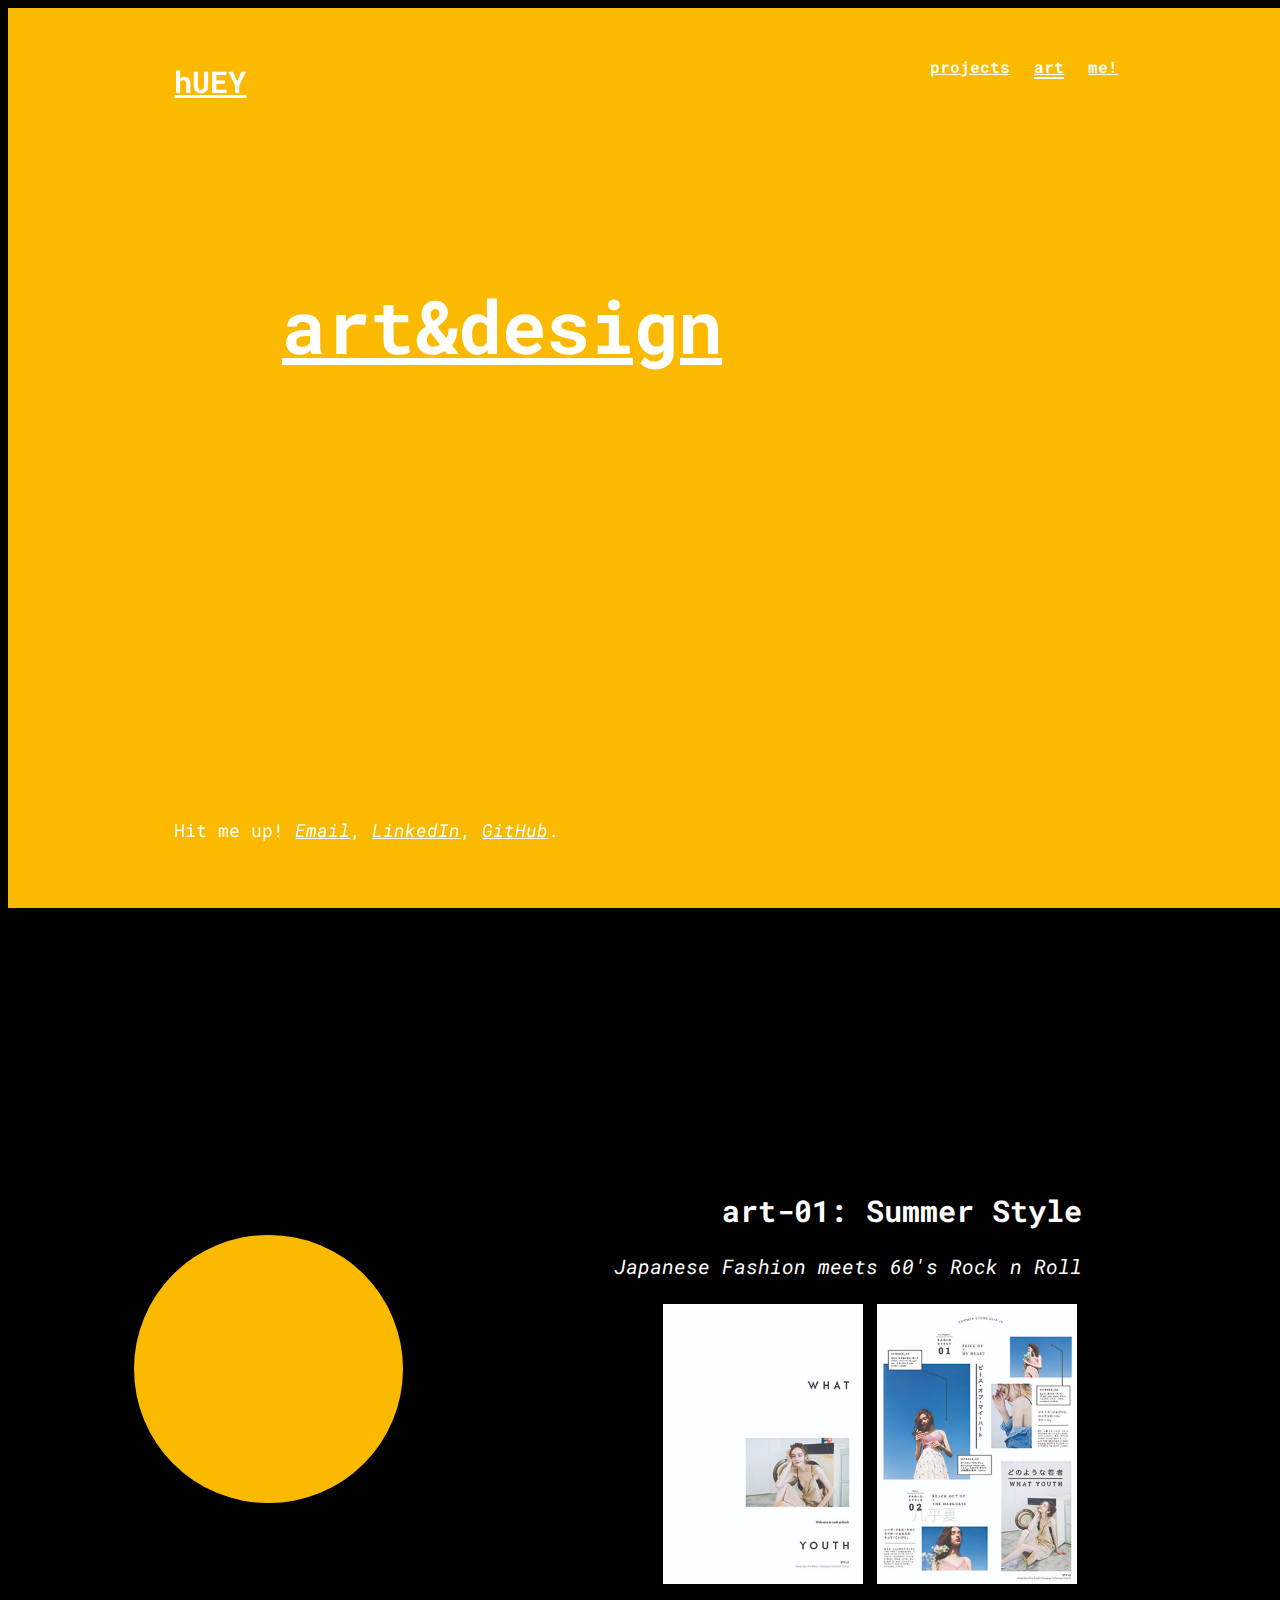
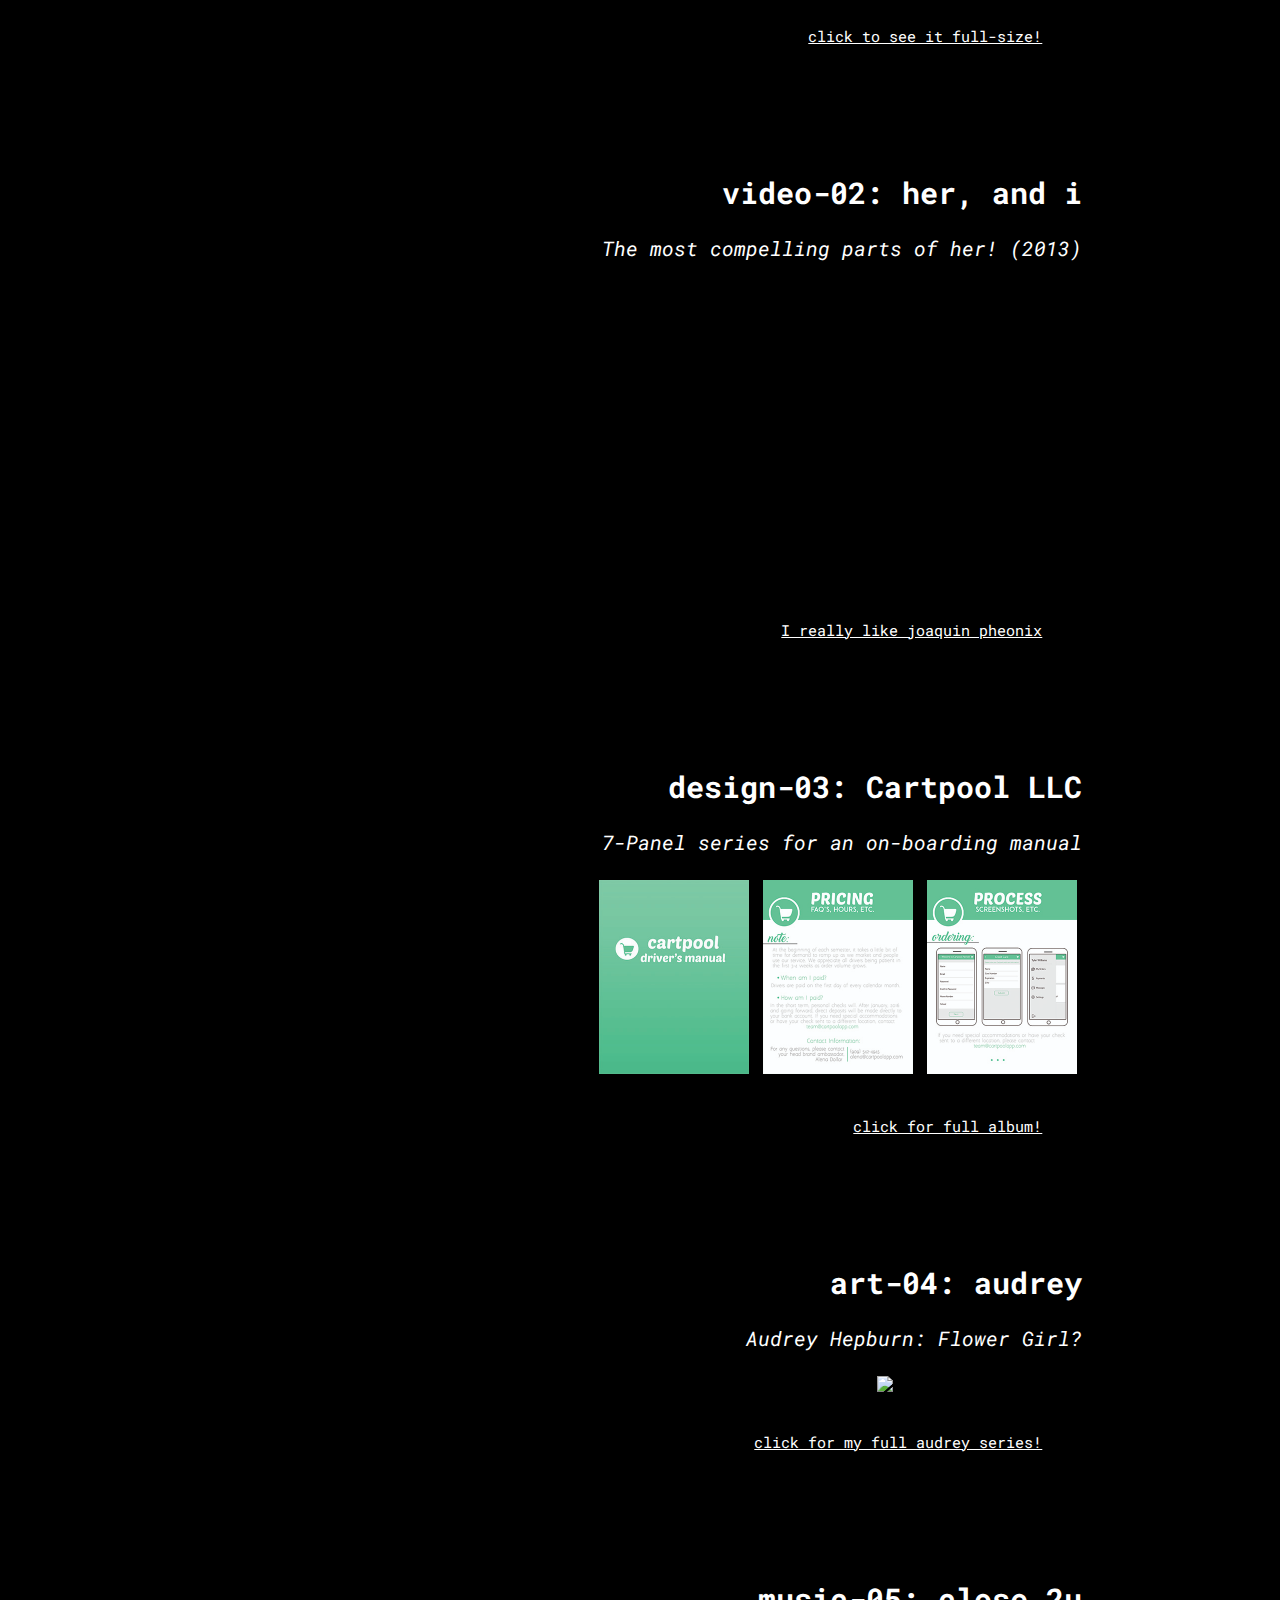
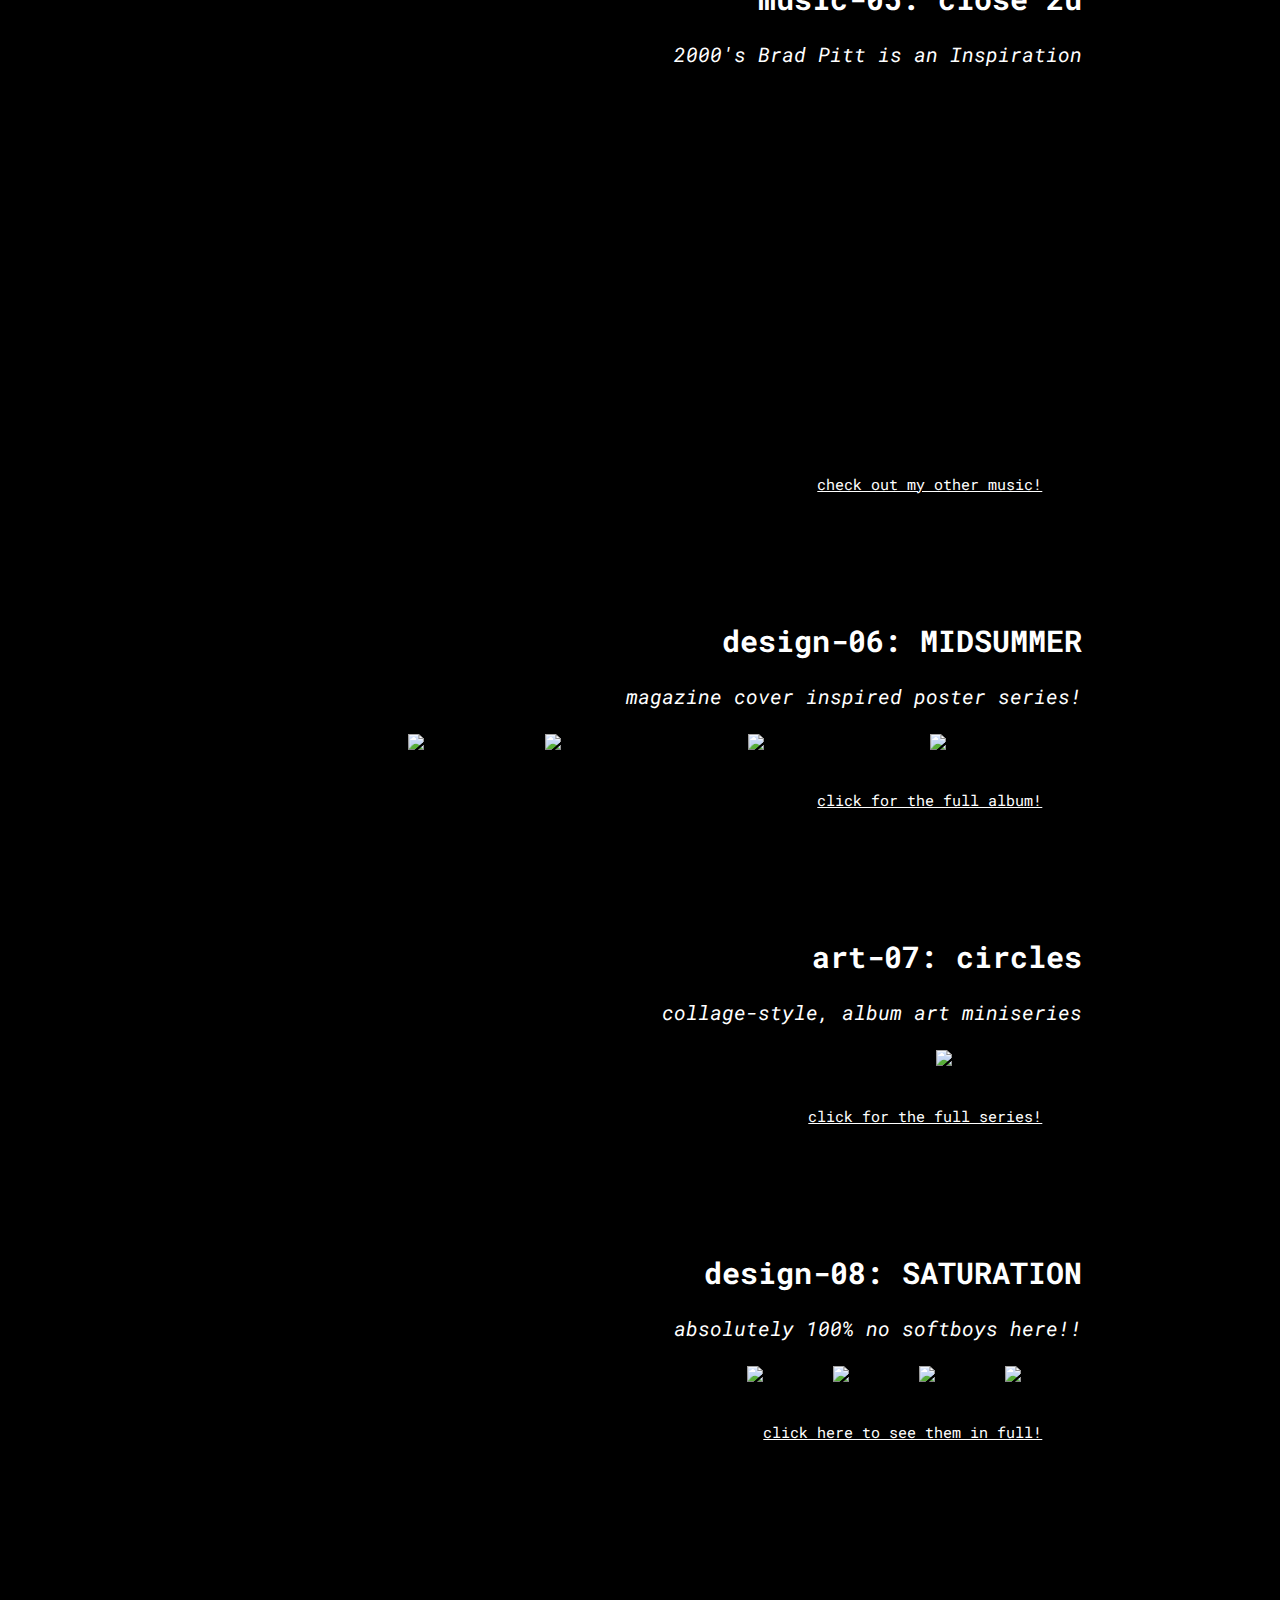
==== commit 93c8988e: "updating joaquin links" ====
--- a/art/index.html
+++ b/art/index.html
@@ -73,11 +73,11 @@
 
 
 		    <h3> video-02: her, and i</h3>
-		    <p class="tagline"> The most compelling parts of Her (2013)
+		    <p class="tagline"> The most compelling parts of her! (2013)
 		    </p>
                       <iframe src="https://player.vimeo.com/video/284876435" width="540" height="320" frameborder="0" webkitallowfullscreen mozallowfullscreen allowfullscreen></iframe>
                     <div class="content">
-                      <p class="linkdesc"> <a href="https://m.media-amazon.com/images/M/MV5BNzAzNjg5MDE3N15BMl5BanBnXkFtZTcwMjIxNzU0OA@@._V1_.jpg"> I really like joaquin pheonix </a> </p>
+                      <p class="linkdesc"> <a href="https://www.youtube.com/watch?v=6QRvTv_tpw0"> I really like joaquin pheonix </a> </p>
                     </div>
                     <br><br><br><br><br>
 
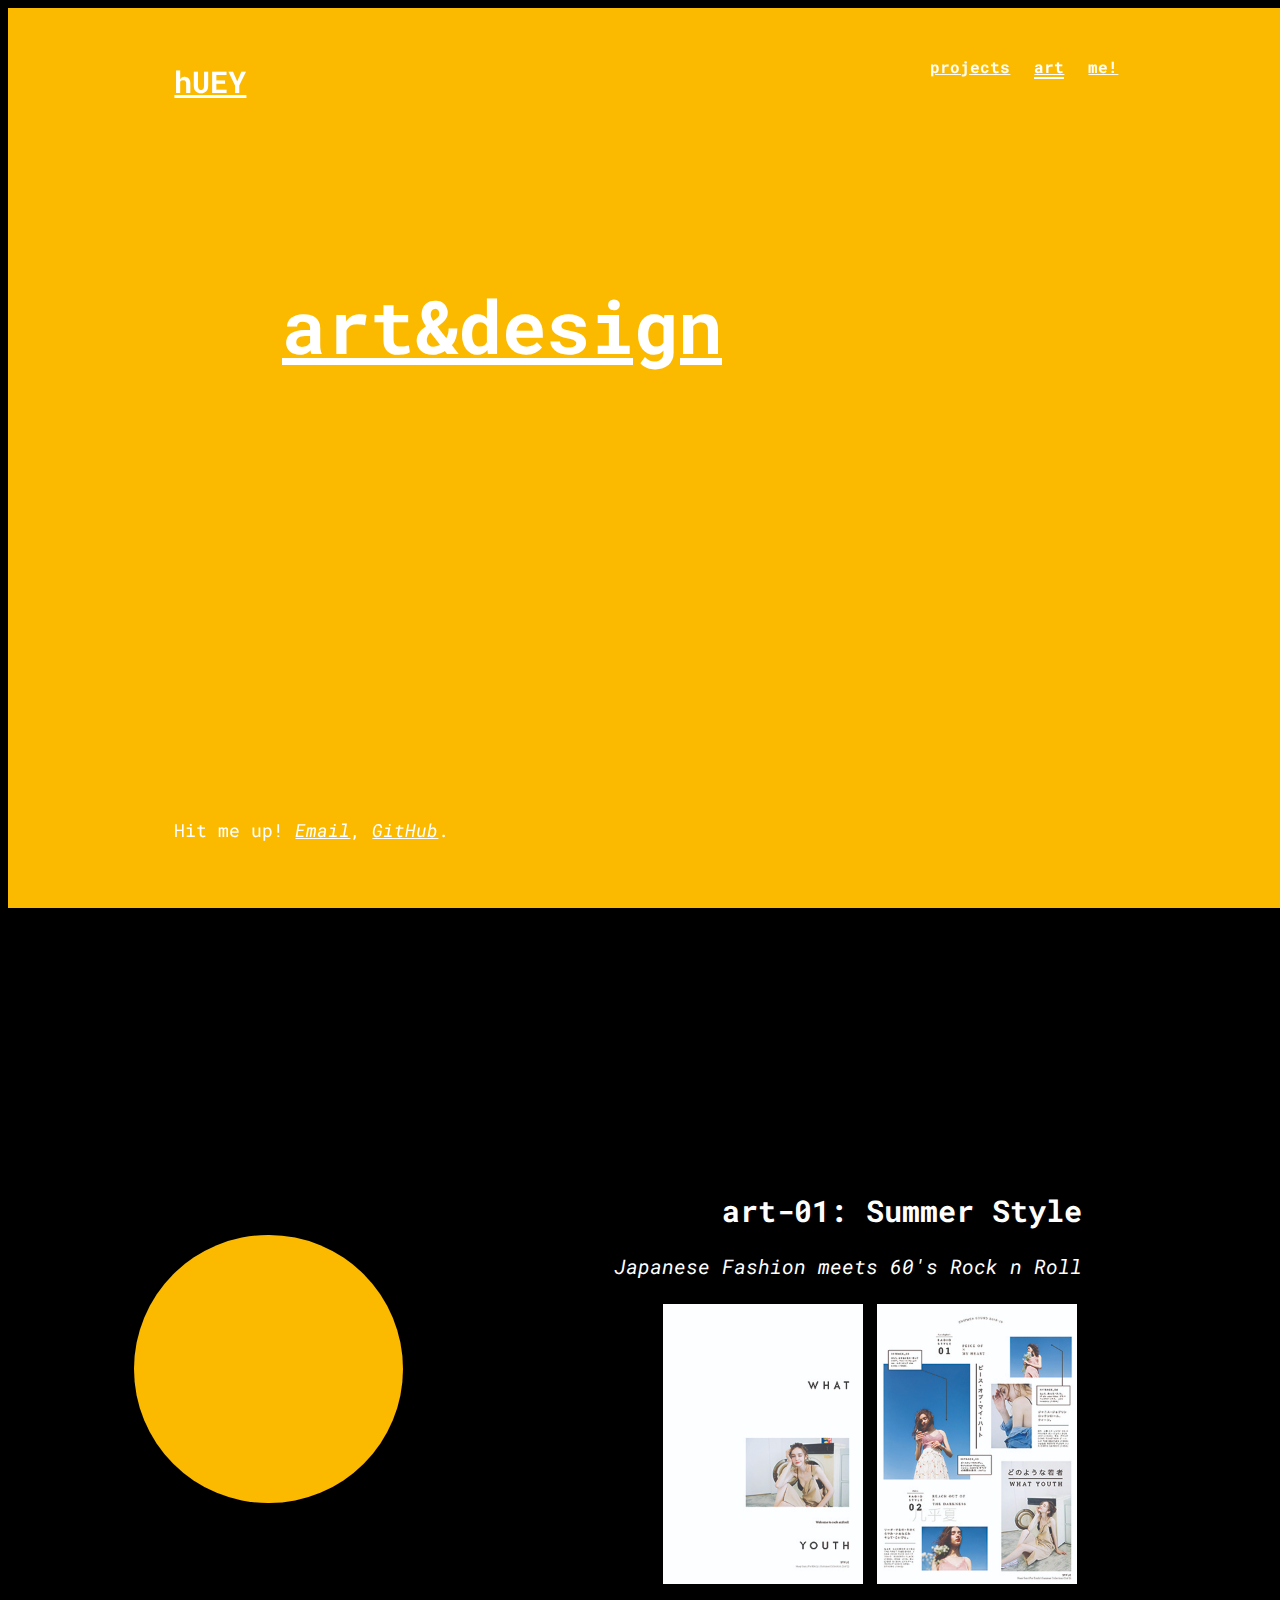
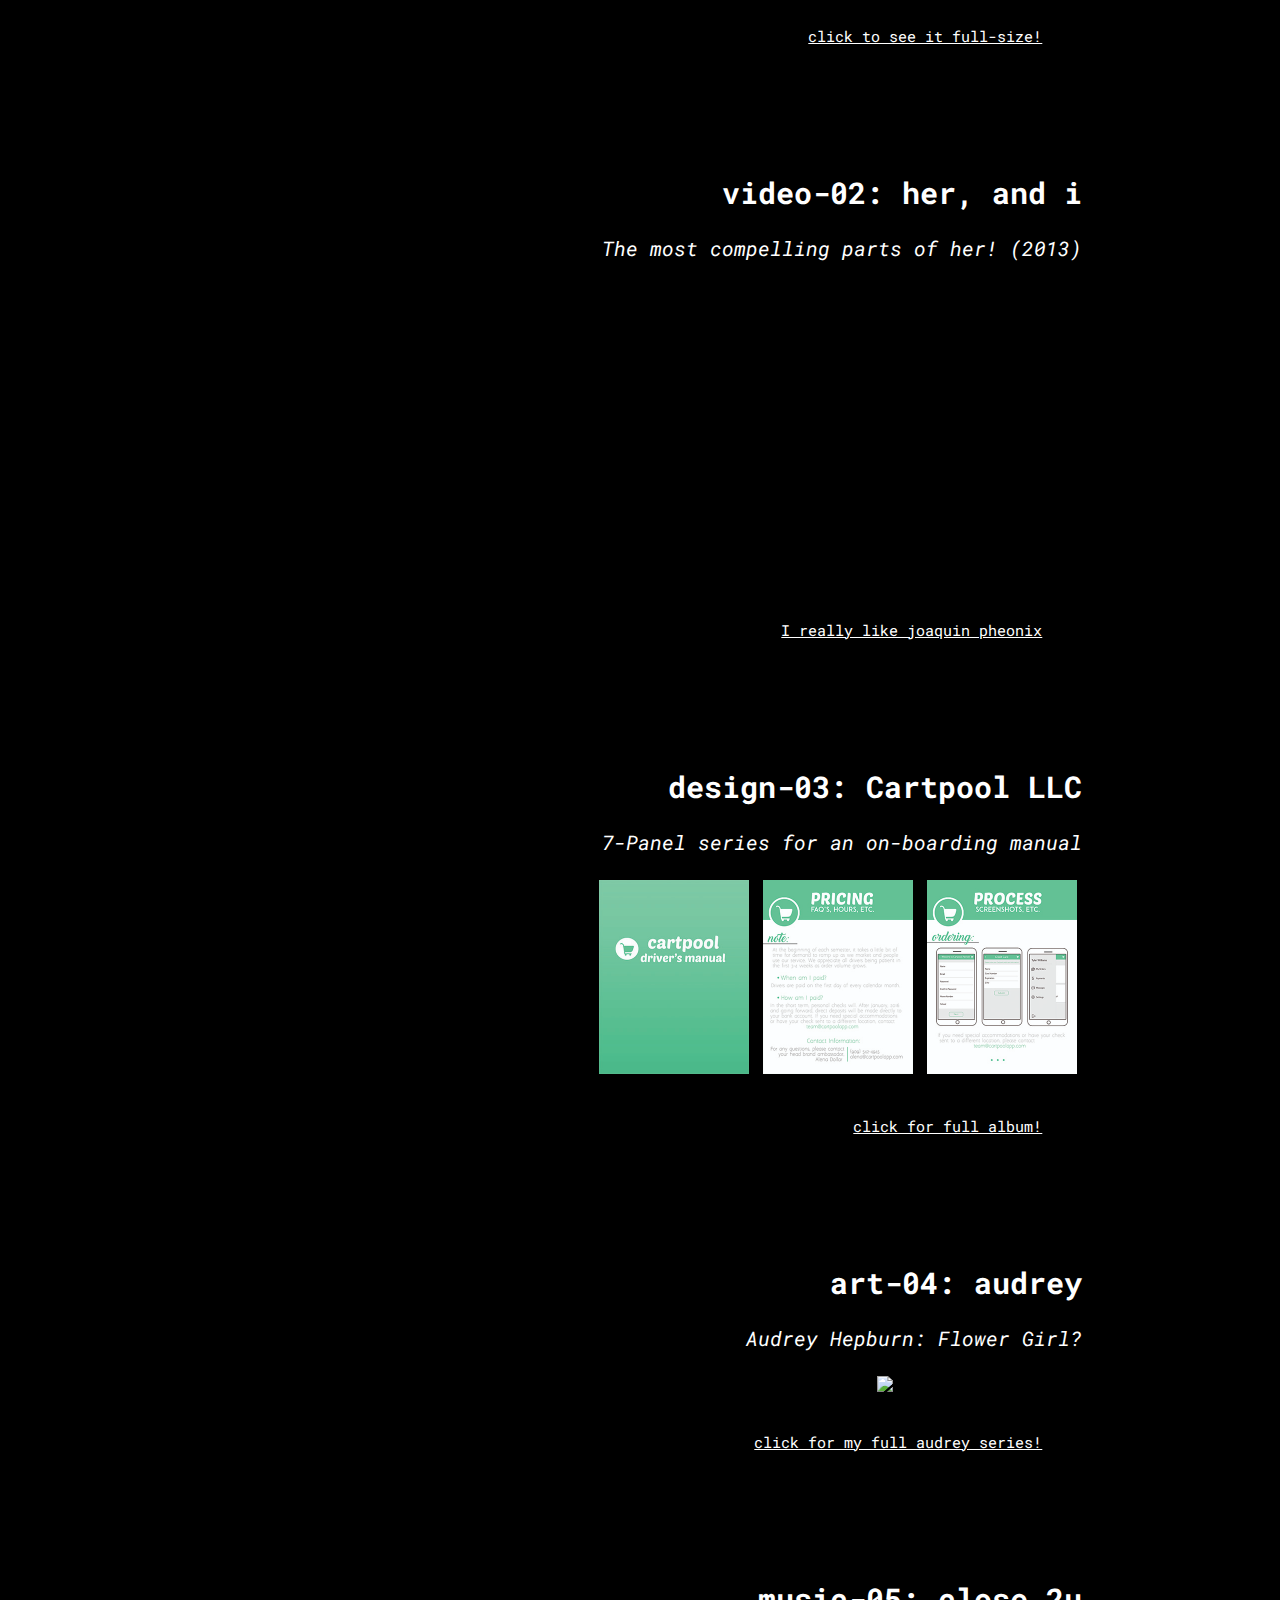
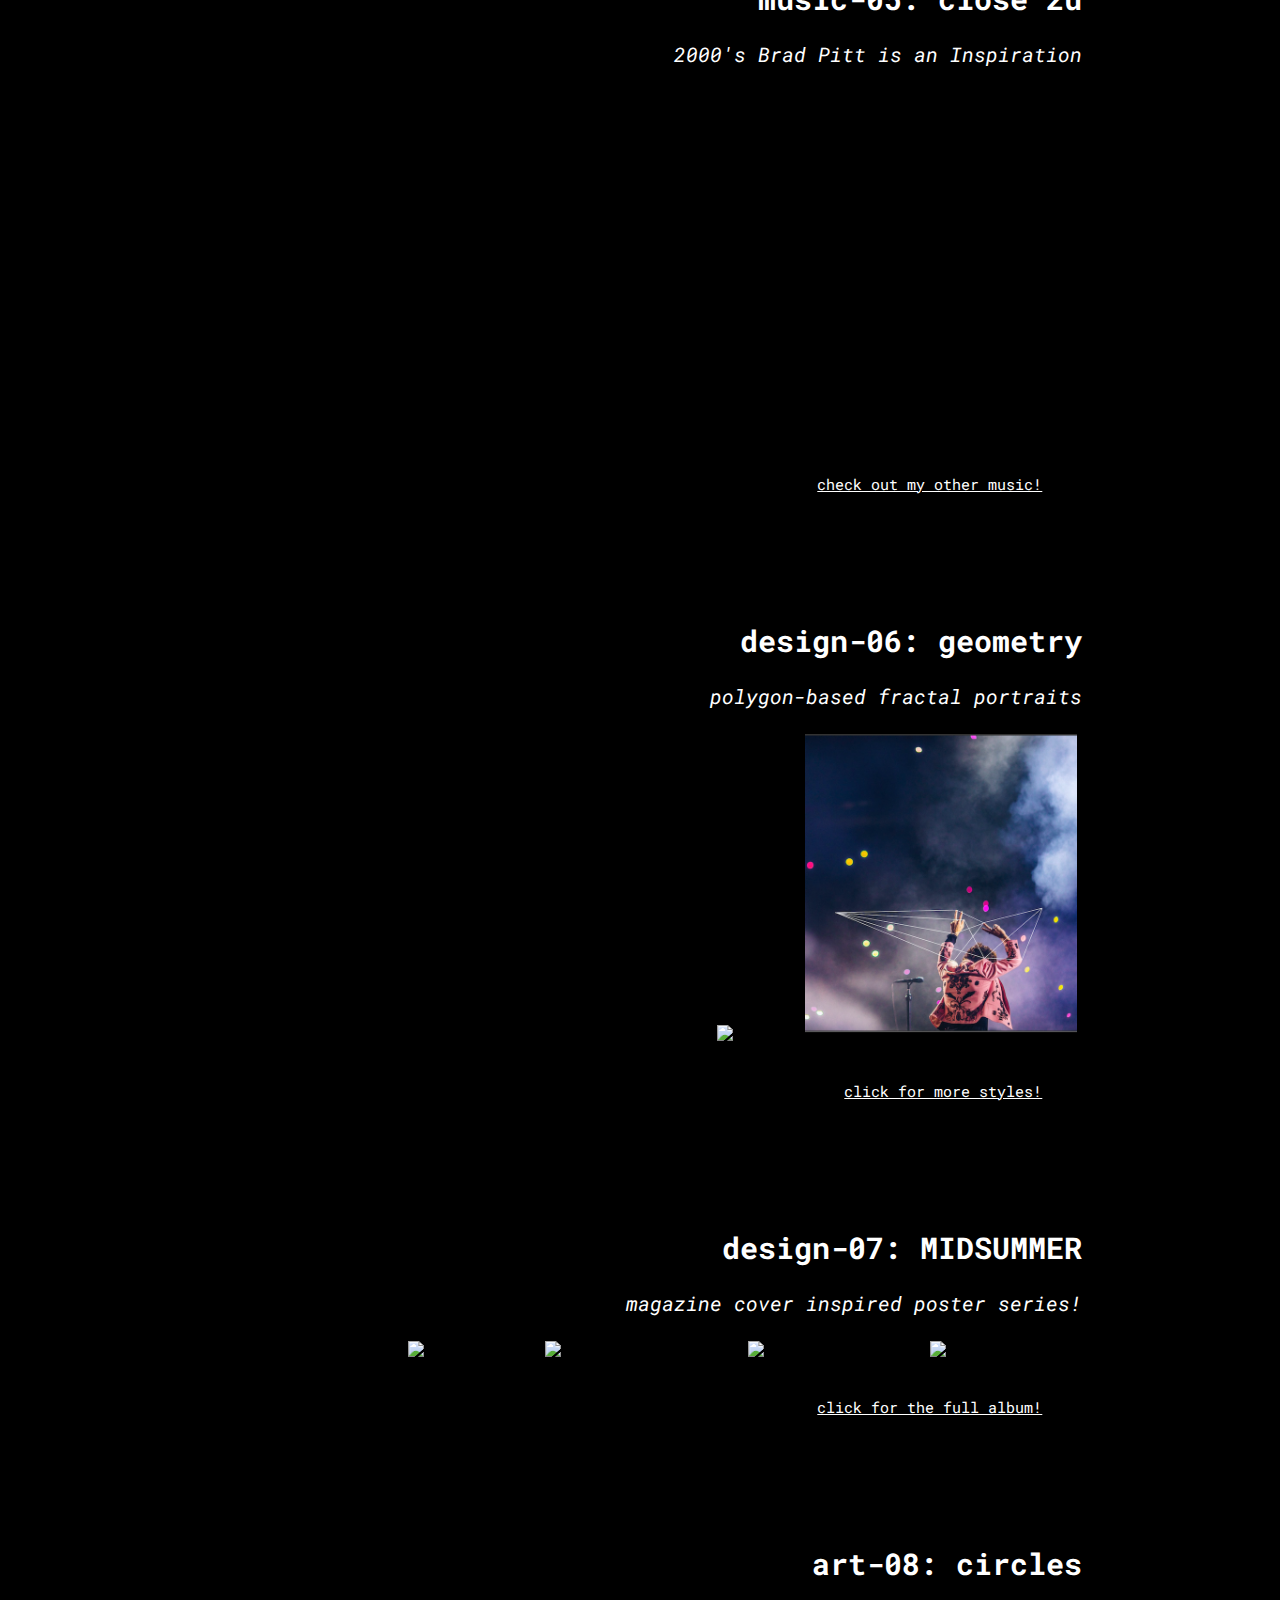
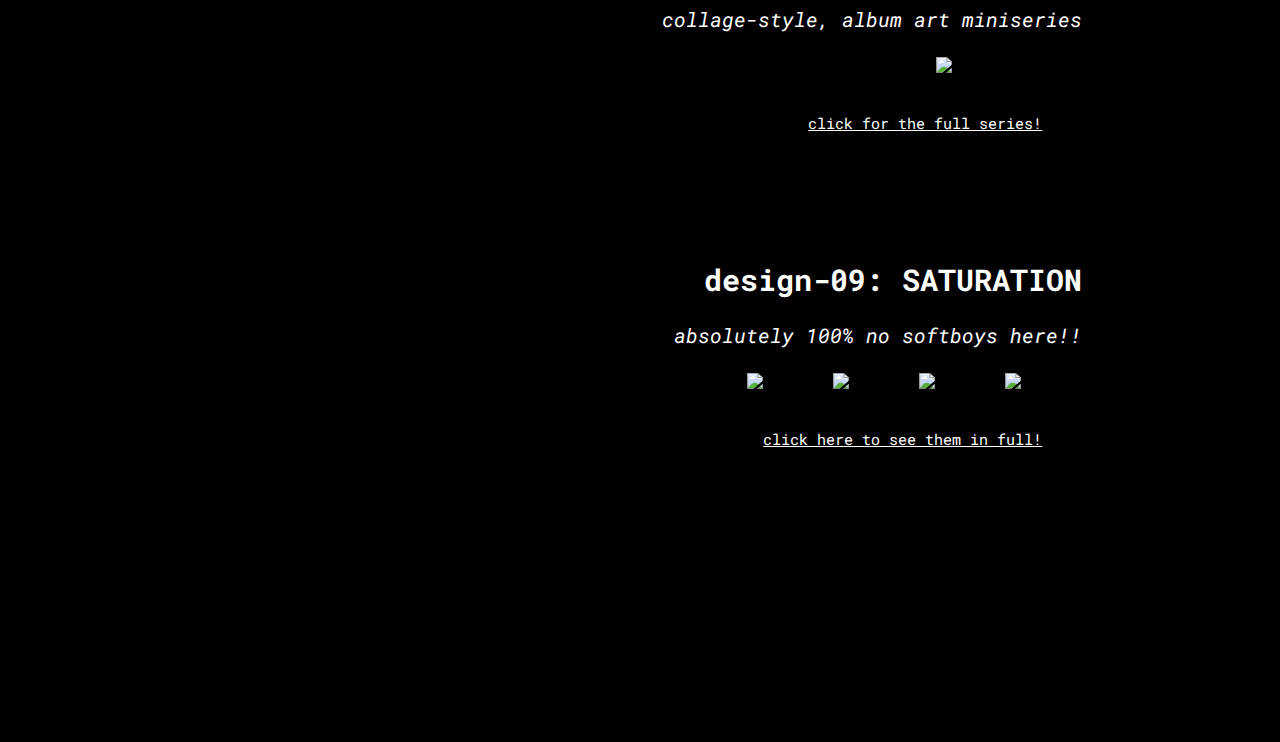
==== commit 148c2a25: "updating sizing" ====
--- a/art/index.html
+++ b/art/index.html
@@ -118,7 +118,20 @@
 
 
 
-                    <h3> design-06: MIDSUMMER</h3>
+                    <h3> design-06: geometry</h3>
+		    <p class="tagline"> polygon-based fractal portraits  
+		    </p>
+		      <img class="imageseries" src="../pics/gdrag.png" alt="g-dragon" style="height:300px;">
+		      <img class="imageseries" src="../pics/harrycrop2.png" alt="harry styles is so hot" style="height:300px;">
+                    <div class="content"><br>
+                      <p class="linkdesc"> <a href="https://imgur.com/a/hm7p10L"> click for more styles! </a> </p>
+                    </div>
+		    <br><br><br><br><br>
+
+
+
+
+                    <h3> design-07: MIDSUMMER</h3>
 		    <p class="tagline"> magazine cover inspired poster series!
 		    </p>
 		      <img class="imageseries" src="../pics/madmen.jpg" alt="Mad Men Poster" style="width:120px;">
@@ -132,7 +145,8 @@
 
 
 
-		    <h3> art-07: circles</h3>
+
+		    <h3> art-08: circles</h3>
 		    <p class="tagline"> collage-style, album art miniseries
 		    </p>
 		      <img class="imageseries" src="../pics/butterflydreams.jpg" alt="Butafurai, cover art" style="width:450px;">
@@ -143,7 +157,7 @@
 
 
 
-                    <h3> design-08: SATURATION</h3>
+                    <h3> design-09: SATURATION</h3>
 		    <p class="tagline"> absolutely 100% no softboys here!!
 		    </p>
 		      <img class="imageseries" src="../pics/softboy.jpg" alt="softboy1" style="width:120px;">
@@ -166,7 +180,7 @@
           <div class="mastfoot">
             <div class="inner">
 
-              <p>Hit me up! <a href="mailto:hssa2016@pomona.edu"><em>Email</em></a>, <a href="https://www.linkedin.com/"><em>LinkedIn</em></a>, <a href="https://github.com/itshuey"><em>GitHub</em></a>. </p>
+              <p>Hit me up! <a href="mailto:hssa2016@pomona.edu"><em>Email</em></a>, <!--<a href="https://linkedin.com/in/huey-sun/"><em>LinkedIn</em></a>,--> <a href="https://github.com/itshuey"><em>GitHub</em></a>. </p>
 
             </div>
 
